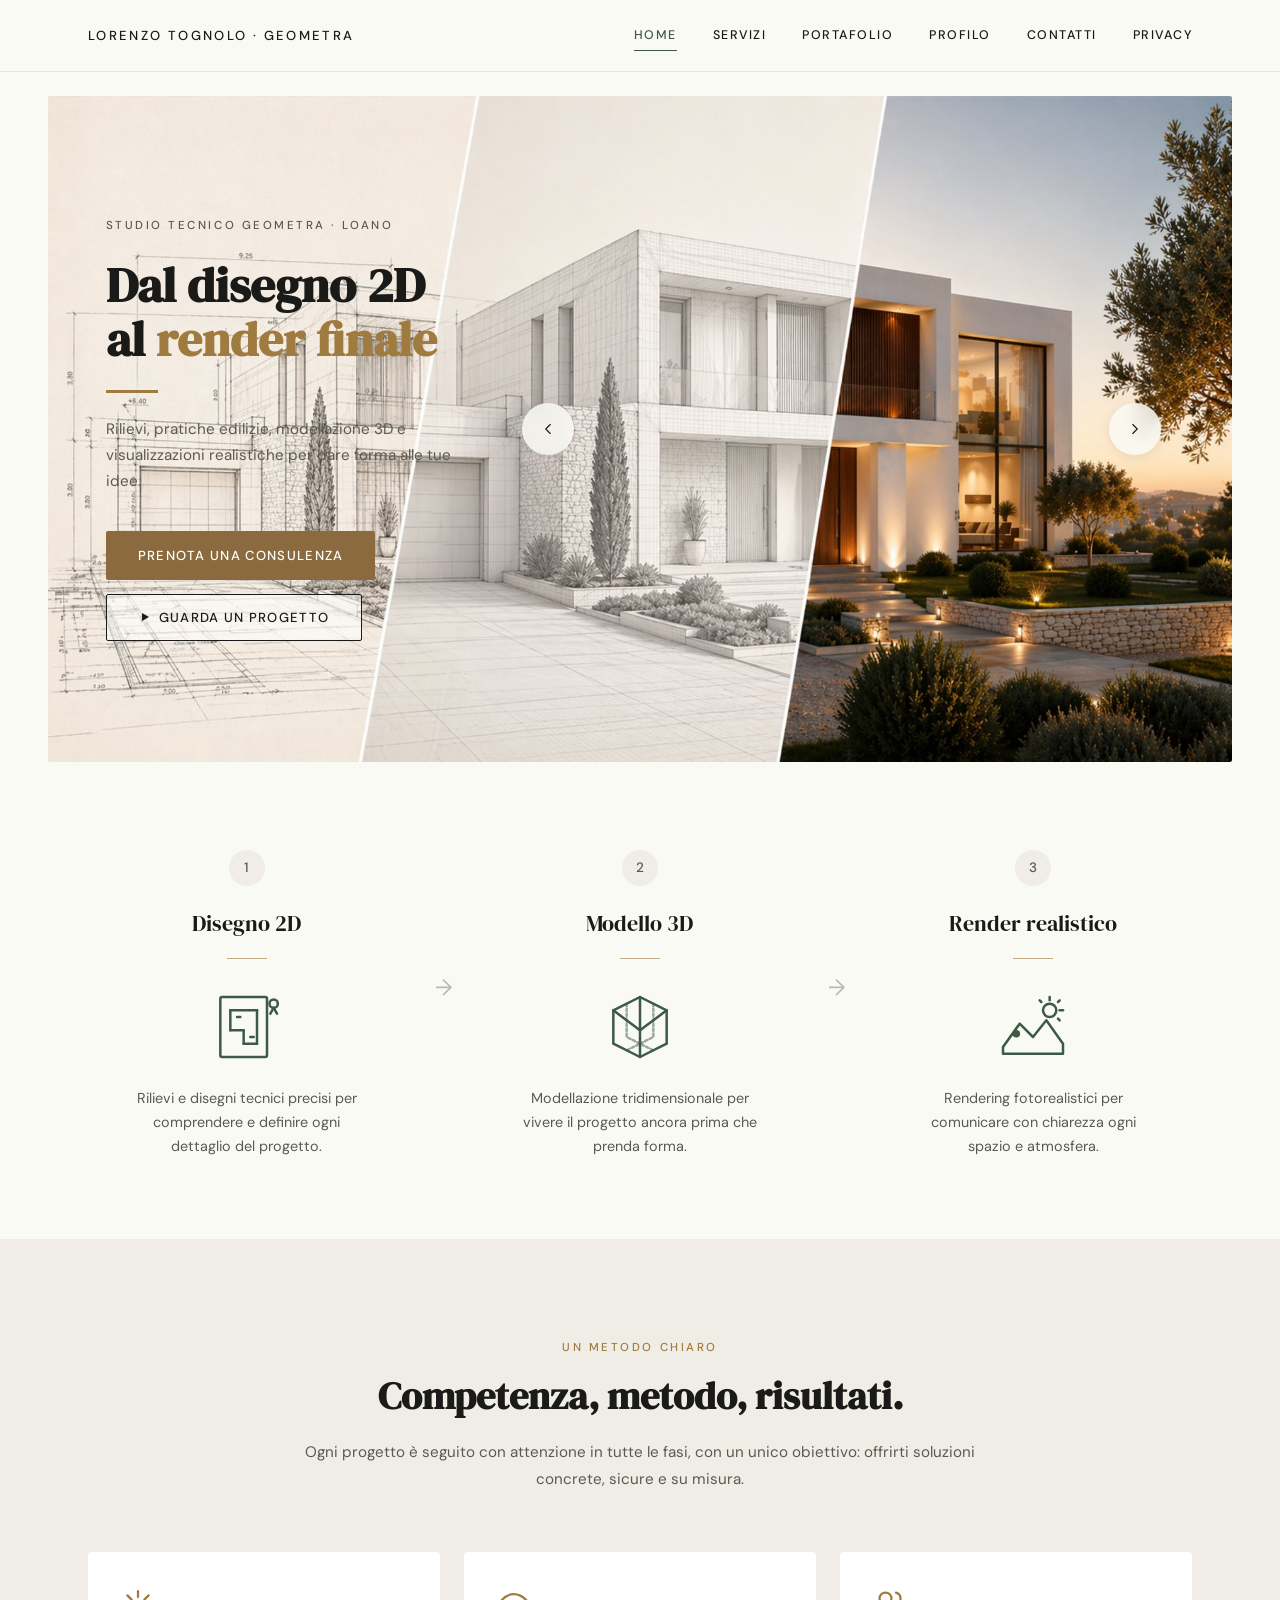
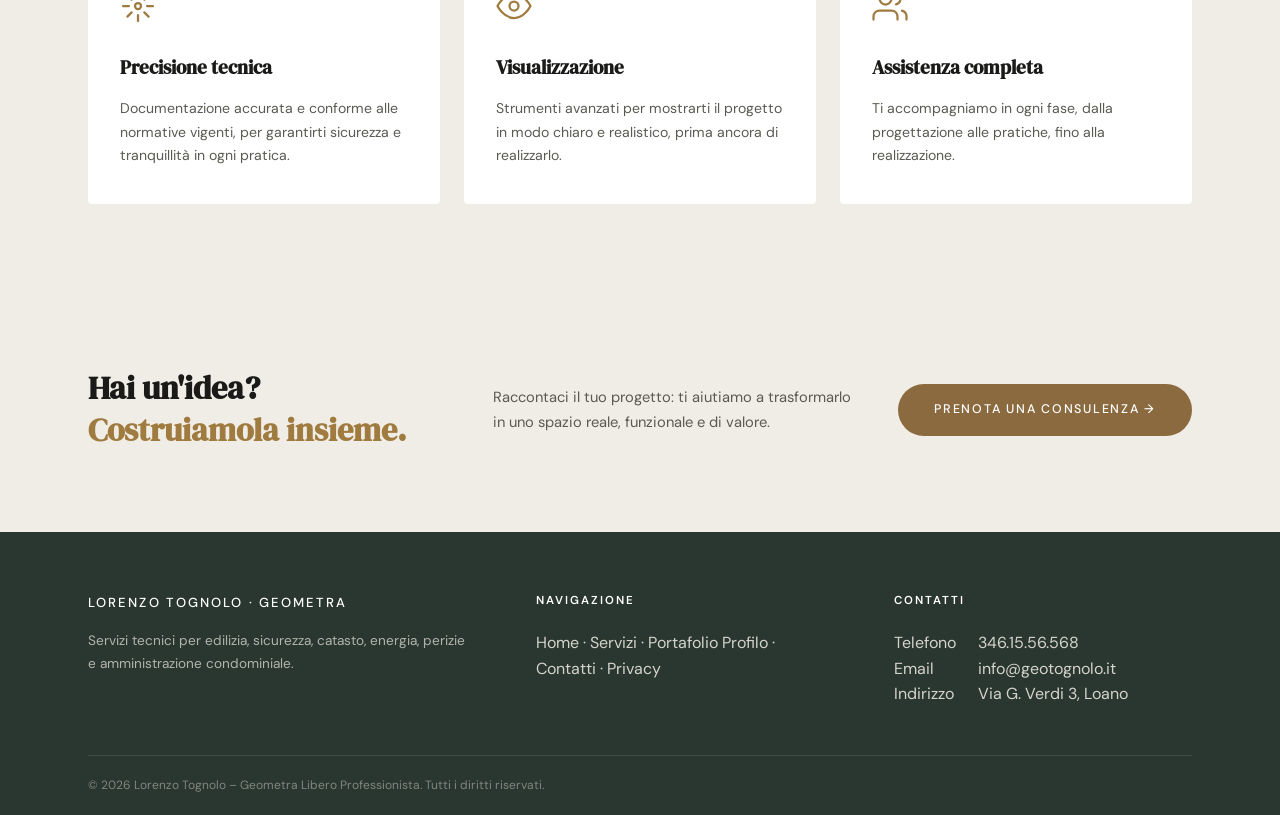
==== index.html @ 587c6430 "Add files via upload" ====
<!DOCTYPE html>
<html lang="it">
<head>
<meta charset="UTF-8">
<meta name="viewport" content="width=device-width, initial-scale=1.0">
<title>Lorenzo Tognolo – Geometra Libero Professionista</title>
<meta name="description" content="Studio tecnico di geometra a Loano. Dal disegno 2D al render finale: rilievi, pratiche edilizie, modellazione 3D e visualizzazioni realistiche.">
<link rel="canonical" href="https://www.geotognolo.it/">
<script type="application/ld+json">
{
  "@context":"https://schema.org",
  "@graph":[
    {"@type":"ProfessionalService","@id":"https://www.geotognolo.it/#business","name":"Studio tecnico geometra Tognolo","url":"https://www.geotognolo.it/","telephone":"+39 346 155 6568","email":"info@geotognolo.it","image":"https://www.geotognolo.it/images/portada.png","address":{"@type":"PostalAddress","streetAddress":"Via Giuseppe Verdi 3","postalCode":"17025","addressLocality":"Loano","addressRegion":"SV","addressCountry":"IT"},"sameAs":["https://www.facebook.com/Studiotognolo"],"employee":{"@id":"https://www.geotognolo.it/profilo.html#lorenzo-tognolo"},"hasOfferCatalog":{"@type":"OfferCatalog","name":"Servizi tecnici","itemListElement":[{"@type":"Offer","itemOffered":{"@type":"Service","name":"Pratiche edilizie e progettazione"}},{"@type":"Offer","itemOffered":{"@type":"Service","name":"Direzione lavori e contabilità di cantiere"}},{"@type":"Offer","itemOffered":{"@type":"Service","name":"Coordinamento sicurezza CSP/CSE"}},{"@type":"Offer","itemOffered":{"@type":"Service","name":"Pratiche catastali e DOCFA"}},{"@type":"Offer","itemOffered":{"@type":"Service","name":"Certificazione energetica APE"}},{"@type":"Offer","itemOffered":{"@type":"Service","name":"Perizie e stime immobiliari"}},{"@type":"Offer","itemOffered":{"@type":"Service","name":"Amministrazione condominiale"}}]}},
    {"@type":"Person","@id":"https://www.geotognolo.it/profilo.html#lorenzo-tognolo","name":"Lorenzo Tognolo","jobTitle":"Geometra libero professionista","url":"https://www.geotognolo.it/profilo.html","worksFor":{"@id":"https://www.geotognolo.it/#business"},"hasCredential":[{"@type":"EducationalOccupationalCredential","credentialCategory":"Iscrizione all'Albo dei Geometri","identifier":"1573","recognizedBy":{"@type":"Organization","name":"Collegio dei Geometri e Geometri Laureati della Provincia di Savona"}},{"@type":"EducationalOccupationalCredential","credentialCategory":"Certificatore energetico Regione Liguria","identifier":"5391","recognizedBy":{"@type":"Organization","name":"Regione Liguria"}}]},
    {"@type":"WebSite","@id":"https://www.geotognolo.it/#website","url":"https://www.geotognolo.it/","name":"Studio tecnico geometra Tognolo","publisher":{"@id":"https://www.geotognolo.it/#business"},"inLanguage":"it-IT"},
    {"@type":"WebPage","@id":"https://www.geotognolo.it/#webpage","url":"https://www.geotognolo.it/","name":"Studio tecnico geometra Tognolo | Loano","isPartOf":{"@id":"https://www.geotognolo.it/#website"},"about":{"@id":"https://www.geotognolo.it/#business"},"inLanguage":"it-IT"}
  ]
}
</script>
<link rel="preconnect" href="https://fonts.googleapis.com">
<link rel="preconnect" href="https://fonts.gstatic.com" crossorigin>
<link href="https://fonts.googleapis.com/css2?family=DM+Serif+Display:ital@0;1&family=DM+Sans:ital,opsz,wght@0,9..40,300..700;1,9..40,300..700&display=swap" rel="stylesheet">
<link rel="stylesheet" href="style.css">
<style>
/* ══════════════════════════════════════════
   HERO full-width tipo mockup
   ══════════════════════════════════════════ */
.hero {
  padding-top: calc(var(--header-height) + 24px);
  padding-bottom: 40px;
}
.hero-banner {
  position: relative;
  width: 100%;
  max-width: 1320px;
  margin: 0 auto;
  padding: 0 clamp(20px, 4vw, 48px);
}
.hero-image-wrap {
  position: relative;
  width: 100%;
  aspect-ratio: 16 / 9;
  overflow: hidden;
  border-radius: 2px;
  cursor: pointer;
}
.hero-image {
  width: 100%;
  height: 100%;
  object-fit: cover;
  display: block;
}

/* Texto superpuesto sobre la imagen */
.hero-overlay {
  position: absolute;
  top: 0;
  left: 0;
  bottom: 0;
  width: 52%;
  padding: clamp(32px, 5vw, 72px) clamp(28px, 4.5vw, 64px);
  display: flex;
  flex-direction: column;
  justify-content: center;
  pointer-events: none;
  z-index: 3;
}
.hero-label {
  font-size: 0.72rem;
  letter-spacing: 0.22em;
  text-transform: uppercase;
  color: var(--color-text-secondary);
  margin-bottom: 24px;
  font-weight: 500;
  opacity: 0;
  animation: fadeUp 0.7s 0.2s forwards;
}
.hero-title {
  font-family: var(--font-display);
  font-size: clamp(2rem, 3.8vw, 3.4rem);
  line-height: 1.1;
  color: var(--color-text);
  margin-bottom: 24px;
  opacity: 0;
  animation: fadeUp 0.7s 0.35s forwards;
}
.hero-title em {
  font-style: normal;
  color: #A07B3F;
}
.hero-rule {
  width: 52px;
  height: 3px;
  background: #A07B3F;
  margin-bottom: 24px;
  opacity: 0;
  animation: fadeUp 0.7s 0.4s forwards;
}
.hero-subtitle {
  font-size: 0.95rem;
  color: var(--color-text-secondary);
  line-height: 1.7;
  max-width: 360px;
  margin-bottom: 36px;
  opacity: 0;
  animation: fadeUp 0.7s 0.5s forwards;
}
.hero-ctas {
  display: flex;
  flex-direction: column;
  gap: 14px;
  align-items: flex-start;
  pointer-events: auto;
  opacity: 0;
  animation: fadeUp 0.7s 0.65s forwards;
}
.hero-ctas .btn-primary {
  background: #8A6A3E;
  color: var(--color-white);
}
.hero-ctas .btn-primary:hover {
  background: #A07B3F;
}
.hero-ctas .btn-secondary {
  background: rgba(255, 255, 255, 0.55);
  backdrop-filter: blur(6px);
  -webkit-backdrop-filter: blur(6px);
  border-color: var(--color-text);
}

/* Flechas decorativas */
.hero-arrow {
  position: absolute;
  top: 50%;
  transform: translateY(-50%);
  width: 52px;
  height: 52px;
  border-radius: 50%;
  background: rgba(250, 250, 245, 0.85);
  backdrop-filter: blur(6px);
  -webkit-backdrop-filter: blur(6px);
  display: flex;
  align-items: center;
  justify-content: center;
  pointer-events: none;
  z-index: 2;
  box-shadow: 0 2px 12px rgba(0,0,0,0.08);
}
.hero-arrow svg {
  width: 18px; height: 18px;
  stroke: var(--color-text);
  fill: none; stroke-width: 1.5;
}
.hero-arrow-left { left: 40%; }
.hero-arrow-right { right: 6%; }
@media (max-width: 960px) {
  .hero-arrow-left { left: 4%; }
}

/* ══════════════════════════════════════════
   STEPS: 2D → 3D → RENDER
   ══════════════════════════════════════════ */
.steps-section {
  padding: 48px 0 80px;
  background: var(--color-bg);
}
.steps-grid {
  display: grid;
  grid-template-columns: 1fr 48px 1fr 48px 1fr;
  gap: 16px;
  align-items: start;
  max-width: 1100px;
  margin: 0 auto;
}
.step-item {
  text-align: center;
  display: flex;
  flex-direction: column;
  align-items: center;
}
.step-number {
  width: 36px; height: 36px;
  border-radius: 50%;
  background: var(--color-bg-warm);
  display: flex; align-items: center; justify-content: center;
  font-size: 0.85rem; font-weight: 500;
  color: var(--color-text-secondary);
  margin-bottom: 20px;
}
.step-title {
  font-family: var(--font-display);
  font-size: 1.4rem;
  color: var(--color-text);
  margin-bottom: 16px;
  font-weight: 400;
}
.step-rule {
  width: 40px; height: 1.5px;
  background: #A07B3F;
  opacity: 0.6;
  margin-bottom: 28px;
}
.step-icon {
  width: 80px; height: 80px;
  margin-bottom: 20px;
}
.step-desc {
  font-size: 0.9rem;
  color: var(--color-text-secondary);
  line-height: 1.65;
  max-width: 240px;
}
.step-arrow {
  padding-top: 120px;
  color: var(--color-text-secondary);
  opacity: 0.4;
  font-size: 1.4rem;
  text-align: center;
}

/* ══════════════════════════════════════════
   METODO
   ══════════════════════════════════════════ */
.metodo-section {
  padding: 100px 0;
  background: var(--color-bg-warm);
}
.metodo-intro {
  text-align: center;
  max-width: 720px;
  margin: 0 auto 60px;
}
.metodo-eyebrow {
  font-size: 0.72rem; letter-spacing: 0.22em; text-transform: uppercase;
  color: #A07B3F; margin-bottom: 16px; font-weight: 500;
}
.metodo-title {
  font-family: var(--font-display);
  font-size: clamp(1.8rem, 3vw, 2.4rem);
  line-height: 1.2; margin-bottom: 20px;
}
.metodo-desc {
  font-size: 0.95rem; color: var(--color-text-secondary); line-height: 1.75;
}
.metodo-grid {
  display: grid; grid-template-columns: repeat(3, 1fr); gap: 24px;
}
.metodo-card {
  background: var(--color-white);
  border-radius: 4px;
  padding: 36px 32px;
  transition: transform 0.3s, box-shadow 0.3s;
}
.metodo-card:hover {
  transform: translateY(-3px);
  box-shadow: 0 12px 40px rgba(0,0,0,0.06);
}
.metodo-card-icon {
  width: 36px; height: 36px;
  color: #A07B3F;
  margin-bottom: 20px;
}
.metodo-card h3 {
  font-family: var(--font-display);
  font-size: 1.2rem; margin-bottom: 14px;
}
.metodo-card p {
  font-size: 0.88rem; color: var(--color-text-secondary); line-height: 1.7;
}

/* ══════════════════════════════════════════
   CTA FINAL
   ══════════════════════════════════════════ */
.cta-band-home {
  background: var(--color-bg-warm);
  padding: 64px 0 80px;
}
.cta-band-home-inner {
  display: grid;
  grid-template-columns: 1fr 1fr auto;
  gap: 40px;
  align-items: center;
}
.cta-band-home-title {
  font-family: var(--font-display);
  font-size: clamp(1.6rem, 2.6vw, 2rem);
  line-height: 1.3;
}
.cta-band-home-title em {
  color: #A07B3F; font-style: normal;
}
.cta-band-home-desc {
  font-size: 0.92rem; color: var(--color-text-secondary); line-height: 1.7;
}
.cta-band-home .btn-cta {
  background: #8A6A3E;
}
.cta-band-home .btn-cta:hover {
  background: #A07B3F;
}

/* Responsive */
@media (max-width: 1020px) {
  .hero-overlay {
    width: 100%;
    background: linear-gradient(180deg, rgba(250,250,245,0.95) 0%, rgba(250,250,245,0.75) 60%, rgba(250,250,245,0.3) 100%);
  }
  .hero-arrow { display: none; }
  .steps-grid { grid-template-columns: 1fr; gap: 40px; }
  .step-arrow { display: none; }
  .metodo-grid { grid-template-columns: 1fr; gap: 16px; }
  .cta-band-home-inner { grid-template-columns: 1fr; text-align: center; gap: 24px; }
  .cta-band-home-inner .btn-cta { justify-self: center; }
}
   
@media (max-width: 600px) {
  .hero {
    padding-top: calc(var(--header-height) + 12px);
    padding-bottom: 0px;
  }

  .hero-banner {
    padding: 0 18px;
  }

  .hero-image-wrap {
    aspect-ratio: auto;
    min-height: 500px;
  }

  .hero-image {
    transform: scale(1.08);
    object-position: center center;
  }

  .hero-overlay {
    width: 100%;
    padding: 34px 26px 24px;
    justify-content: flex-start;
    background: linear-gradient(
      180deg,
      rgba(250,250,245,0.78) 0%,
      rgba(250,250,245,0.58) 50%,
      rgba(250,250,245,0.20) 100%
    );
  }

  .hero-label {
    font-size: 0.6rem;
    margin-bottom: 16px;
  }

  .hero-title {
    font-size: clamp(1.8rem, 8.4vw, 2.45rem);
    line-height: 1.04;
    margin-bottom: 16px;
  }

  .hero-rule {
    margin-bottom: 18px;
  }

  .hero-subtitle {
    font-size: 0.92rem;
    line-height: 1.5;
    max-width: 100%;
    margin-bottom: 22px;
  }

  .hero-ctas {
    width: 100%;
    gap: 12px;
  }

  .hero-ctas .btn-primary,
  .hero-ctas .btn-secondary {
    width: 100%;
    justify-content: center;
    text-align: center;
    padding-left: 18px;
    padding-right: 18px;
  }

  .steps-section {
    padding-top: 0px;
    margin-top: -20px;
  }
}
   
/* ══════════════════════════════════════════
   Video modal
   ══════════════════════════════════════════ */
.video-modal {
  display: none;
  position: fixed; inset: 0;
  background: rgba(26, 26, 24, 0.9);
  z-index: 1000;
  align-items: center; justify-content: center;
  padding: 24px;
}
.video-modal.open { display: flex; }
.video-modal-inner {
  width: 100%; max-width: 1100px;
  aspect-ratio: 16 / 9;
  background: #000;
  border-radius: 4px; overflow: hidden;
  position: relative;
}
.video-modal-inner video { width: 100%; height: 100%; object-fit: contain; }
.video-modal-inner iframe { width: 100%; height: 100%; border: none; }
.video-modal-close {
  position: absolute; top: -44px; right: 0;
  background: none; border: none;
  color: var(--color-white);
  font-size: 1.6rem; cursor: pointer;
}
</style>
</head>
<body>

<header class="site-header" id="header"><div class="header-inner">
  <a href="index.html" class="site-logo">Lorenzo Tognolo · Geometra</a>
  <nav class="nav-desktop">
    <a href="index.html" class="active">Home</a>
    <a href="servizi.html">Servizi</a>
    <a href="portafolio.html">Portafolio</a>
    <a href="profilo.html">Profilo</a>
    <a href="contatti.html">Contatti</a>
    <a href="privacy.html">Privacy</a>
  </nav>
  <button class="nav-toggle" id="navToggle" aria-label="Menu"><span></span><span></span><span></span></button>
</div></header>
<nav class="nav-mobile" id="navMobile">
  <a href="index.html">Home</a><a href="servizi.html">Servizi</a><a href="portafolio.html">Portafolio</a>
  <a href="profilo.html">Profilo</a><a href="contatti.html">Contatti</a><a href="privacy.html">Privacy</a>
</nav>

<main id="main-content">

<!-- ══════════════════════════════════════════
     HERO full-width con imagen portada
     ══════════════════════════════════════════ -->
<section class="hero">
  <div class="hero-banner">
    <div class="hero-image-wrap" id="heroImageWrap">
      
      <img src="images/portada.png" alt="Dal disegno 2D al render finale — Studio Geotognolo" class="hero-image">
      
      <div class="hero-overlay">
        <p class="hero-label">Studio Tecnico Geometra · Loano</p>
        <h1 class="hero-title">Dal disegno 2D<br>al <em>render finale</em></h1>
        <div class="hero-rule"></div>
        <p class="hero-subtitle">Rilievi, pratiche edilizie, modellazione 3D e visualizzazioni realistiche per dare forma alle tue idee.</p>
        <div class="hero-ctas">
          <a href="contatti.html" class="btn-primary">Prenota una consulenza</a>
          <button class="btn-secondary" id="heroPlayBtn" type="button">
            <svg width="12" height="12" viewBox="0 0 24 24" fill="currentColor"><polygon points="6 4 20 12 6 20"/></svg>
            Guarda un progetto
          </button>
        </div>
      </div>
      
      <div class="hero-arrow hero-arrow-left" aria-hidden="true">
        <svg viewBox="0 0 24 24" stroke-linecap="round" stroke-linejoin="round"><polyline points="15 18 9 12 15 6"/></svg>
      </div>
      <div class="hero-arrow hero-arrow-right" aria-hidden="true">
        <svg viewBox="0 0 24 24" stroke-linecap="round" stroke-linejoin="round"><polyline points="9 18 15 12 9 6"/></svg>
      </div>
      
    </div>
  </div>
</section>

<!-- ══════════════════════════════════════════
     STEPS: 2D → 3D → RENDER
     ══════════════════════════════════════════ -->
<section class="steps-section reveal">
  <div class="container">
    <div class="steps-grid">

      <div class="step-item">
        <div class="step-number">1</div>
        <h3 class="step-title">Disegno 2D</h3>
        <div class="step-rule"></div>
        <svg class="step-icon" viewBox="0 0 48 48" fill="none" stroke="#3D5A44" stroke-width="1.5" stroke-linecap="round" stroke-linejoin="round">
          <rect x="8" y="6" width="28" height="36" rx="1"/>
          <line x1="14" y1="14" x2="30" y2="14"/>
          <line x1="14" y1="14" x2="14" y2="26"/>
          <line x1="14" y1="26" x2="22" y2="26"/>
          <line x1="22" y1="26" x2="22" y2="34"/>
          <line x1="22" y1="34" x2="30" y2="34"/>
          <line x1="30" y1="14" x2="30" y2="34"/>
          <line x1="18" y1="18" x2="20" y2="18"/>
          <line x1="26" y1="30" x2="28" y2="30"/>
          <circle cx="40" cy="10" r="2.5"/>
          <line x1="40" y1="12.5" x2="38" y2="16"/>
          <line x1="40" y1="12.5" x2="42" y2="16"/>
        </svg>
        <p class="step-desc">Rilievi e disegni tecnici precisi per comprendere e definire ogni dettaglio del progetto.</p>
      </div>

      <span class="step-arrow">→</span>

      <div class="step-item">
        <div class="step-number">2</div>
        <h3 class="step-title">Modello 3D</h3>
        <div class="step-rule"></div>
        <svg class="step-icon" viewBox="0 0 48 48" fill="none" stroke="#3D5A44" stroke-width="1.5" stroke-linecap="round" stroke-linejoin="round">
          <path d="M24 6 L40 14 L40 34 L24 42 L8 34 L8 14 Z"/>
          <path d="M24 6 L24 26"/>
          <path d="M8 14 L24 26"/>
          <path d="M40 14 L24 26"/>
          <path d="M24 26 L24 42"/>
          <path d="M16 10 L16 30 L32 38" stroke-dasharray="1.5 1.5" opacity="0.5"/>
          <path d="M32 10 L32 30 L16 38" stroke-dasharray="1.5 1.5" opacity="0.5"/>
        </svg>
        <p class="step-desc">Modellazione tridimensionale per vivere il progetto ancora prima che prenda forma.</p>
      </div>

      <span class="step-arrow">→</span>

      <div class="step-item">
        <div class="step-number">3</div>
        <h3 class="step-title">Render realistico</h3>
        <div class="step-rule"></div>
        <svg class="step-icon" viewBox="0 0 48 48" fill="none" stroke="#3D5A44" stroke-width="1.5" stroke-linecap="round" stroke-linejoin="round">
          <circle cx="34" cy="14" r="4"/>
          <line x1="34" y1="6" x2="34" y2="8"/>
          <line x1="40" y1="8" x2="39" y2="9"/>
          <line x1="42" y1="14" x2="40" y2="14"/>
          <line x1="40" y1="20" x2="39" y2="19"/>
          <line x1="28" y1="8" x2="29" y2="9"/>
          <path d="M6 36 L16 22 L24 30 L32 20 L42 34 L42 40 L6 40 Z"/>
          <circle cx="14" cy="28" r="1.5" fill="#3D5A44"/>
        </svg>
        <p class="step-desc">Rendering fotorealistici per comunicare con chiarezza ogni spazio e atmosfera.</p>
      </div>

    </div>
  </div>
</section>

<!-- ══════════════════════════════════════════
     METODO
     ══════════════════════════════════════════ -->
<section class="metodo-section reveal">
  <div class="container">
    <div class="metodo-intro">
      <p class="metodo-eyebrow">Un metodo chiaro</p>
      <h2 class="metodo-title">Competenza, metodo, risultati.</h2>
      <p class="metodo-desc">Ogni progetto è seguito con attenzione in tutte le fasi, con un unico obiettivo: offrirti soluzioni concrete, sicure e su misura.</p>
    </div>

    <div class="metodo-grid">
      <div class="metodo-card">
        <svg class="metodo-card-icon" viewBox="0 0 24 24" fill="none" stroke="currentColor" stroke-width="1.5" stroke-linecap="round" stroke-linejoin="round">
          <circle cx="12" cy="12" r="2"/>
          <path d="M12 2v4M12 18v4M2 12h4M18 12h4M4.93 4.93l2.83 2.83M16.24 16.24l2.83 2.83M4.93 19.07l2.83-2.83M16.24 7.76l2.83-2.83"/>
        </svg>
        <h3>Precisione tecnica</h3>
        <p>Documentazione accurata e conforme alle normative vigenti, per garantirti sicurezza e tranquillità in ogni pratica.</p>
      </div>

      <div class="metodo-card">
        <svg class="metodo-card-icon" viewBox="0 0 24 24" fill="none" stroke="currentColor" stroke-width="1.5" stroke-linecap="round" stroke-linejoin="round">
          <path d="M1 12s4-8 11-8 11 8 11 8-4 8-11 8-11-8-11-8z"/>
          <circle cx="12" cy="12" r="3"/>
        </svg>
        <h3>Visualizzazione</h3>
        <p>Strumenti avanzati per mostrarti il progetto in modo chiaro e realistico, prima ancora di realizzarlo.</p>
      </div>

      <div class="metodo-card">
        <svg class="metodo-card-icon" viewBox="0 0 24 24" fill="none" stroke="currentColor" stroke-width="1.5" stroke-linecap="round" stroke-linejoin="round">
          <path d="M17 21v-2a4 4 0 0 0-4-4H5a4 4 0 0 0-4 4v2"/>
          <circle cx="9" cy="7" r="4"/>
          <path d="M23 21v-2a4 4 0 0 0-3-3.87"/>
          <path d="M16 3.13a4 4 0 0 1 0 7.75"/>
        </svg>
        <h3>Assistenza completa</h3>
        <p>Ti accompagniamo in ogni fase, dalla progettazione alle pratiche, fino alla realizzazione.</p>
      </div>
    </div>
  </div>
</section>

<!-- ══════════════════════════════════════════
     CTA FINAL
     ══════════════════════════════════════════ -->
<section class="cta-band-home reveal">
  <div class="container">
    <div class="cta-band-home-inner">
      <div>
        <h2 class="cta-band-home-title">Hai un'idea?<br><em>Costruiamola insieme.</em></h2>
      </div>
      <p class="cta-band-home-desc">Raccontaci il tuo progetto: ti aiutiamo a trasformarlo in uno spazio reale, funzionale e di valore.</p>
      <a href="contatti.html" class="btn-cta">Prenota una consulenza →</a>
    </div>
  </div>
</section>

<!-- ══════════════════════════════════════════
     VIDEO MODAL
     ══════════════════════════════════════════ -->
<div class="video-modal" id="videoModal">
  <div class="video-modal-inner">
    <button class="video-modal-close" id="videoModalClose" aria-label="Chiudi">×</button>
   <video id="modalVideo" 
           muted 
           loop 
           playsinline 
           preload="metadata"
           style="width:100%;height:100%;object-fit:cover;display:block;">
      <source src="videos/hero_geotognolo.webm" type="video/webm">
      <source src="videos/hero_geotognolo.mp4" type="video/mp4">
    </video>
    
    <button class="video-modal-mute" id="modalMuteBtn" aria-label="Attiva audio"
            style="position:absolute;bottom:20px;right:20px;width:44px;height:44px;
                   border-radius:50%;background:rgba(0,0,0,0.5);
                   backdrop-filter:blur(8px);-webkit-backdrop-filter:blur(8px);
                   border:1px solid rgba(255,255,255,0.2);cursor:pointer;
                   display:flex;align-items:center;justify-content:center;z-index:5;
                   transition:background 0.25s ease,transform 0.2s ease;">
      <svg id="modalMuteIcon" viewBox="0 0 24 24" width="20" height="20">
        <path d="M16.5 12c0-1.77-1.02-3.29-2.5-4.03v2.21l2.45 2.45c.03-.2.05-.41.05-.63zm2.5 0c0 .94-.2 1.82-.54 2.64l1.51 1.51C20.63 14.91 21 13.5 21 12c0-4.28-2.99-7.86-7-8.77v2.06c2.89.86 5 3.54 5 6.71zM4.27 3L3 4.27 7.73 9H3v6h4l5 5v-6.73l4.25 4.25c-.67.52-1.42.93-2.25 1.18v2.06c1.38-.31 2.63-.95 3.69-1.81L19.73 21 21 19.73l-9-9L4.27 3zM12 4L9.91 6.09 12 8.18V4z" 
              fill="white"/>
      </svg>
    </button>
  </div>
</div>

</main>

<footer class="site-footer"><div class="container">
  <div class="footer-grid">
    <div class="footer-col-brand">
      <p class="footer-brand">Lorenzo Tognolo · Geometra</p>
      <p class="footer-desc">Servizi tecnici per edilizia, sicurezza, catasto, energia, perizie e amministrazione condominiale.</p>
    </div>
    <div class="footer-col-nav">
      <div class="footer-nav-block">
      <p class="footer-heading">Navigazione</p>
      <nav class="footer-nav-inline">
        <span class="footer-nav-row">
          <a href="index.html">Home</a>
          <span class="footer-sep">·</span>
          <a href="servizi.html">Servizi</a>
          <span class="footer-sep">·</span>
          <a href="portafolio.html">Portafolio</a>
        </span>
        <span class="footer-nav-row">
          <a href="profilo.html">Profilo</a>
          <span class="footer-sep">·</span>
          <a href="contatti.html">Contatti</a>
          <span class="footer-sep">·</span>
          <a href="privacy.html">Privacy</a>
        </span>
      </nav>
      </div>
    </div>
    <div class="footer-col-contacts">
      <p class="footer-heading">Contatti</p>
      <div class="footer-contacts-top-row">
        <p class="footer-contact-inline">
          <span class="footer-contact-label">Telefono</span>
          <span class="footer-contact-value">346.15.56.568</span>
        </p>
        <p class="footer-contact-inline">
          <span class="footer-contact-label">Email</span>
          <span class="footer-contact-value">info@geotognolo.it</span>
        </p>
      </div>
      <p class="footer-contact-inline footer-contact-address">
        <span class="footer-contact-label">Indirizzo</span>
        <span class="footer-contact-value">Via G. Verdi 3, Loano</span>
      </p>
    </div>
  </div>
  <div class="footer-bottom">
    <p>&copy; 2026 Lorenzo Tognolo – Geometra Libero Professionista. Tutti i diritti riservati.</p>
  </div>
</div></footer>

<script src="script.js"></script>
<script>
(function(){
  const modal = document.getElementById('videoModal');
  const playBtn = document.getElementById('heroPlayBtn');
  const imageWrap = document.getElementById('heroImageWrap');
  const closeBtn = document.getElementById('videoModalClose');

  const video = document.getElementById('modalVideo');
  const muteBtn = document.getElementById('modalMuteBtn');
  const muteIcon = document.getElementById('modalMuteIcon');
  const iconMuted = '<path d="M16.5 12c0-1.77-1.02-3.29-2.5-4.03v2.21l2.45 2.45c.03-.2.05-.41.05-.63zm2.5 0c0 .94-.2 1.82-.54 2.64l1.51 1.51C20.63 14.91 21 13.5 21 12c0-4.28-2.99-7.86-7-8.77v2.06c2.89.86 5 3.54 5 6.71zM4.27 3L3 4.27 7.73 9H3v6h4l5 5v-6.73l4.25 4.25c-.67.52-1.42.93-2.25 1.18v2.06c1.38-.31 2.63-.95 3.69-1.81L19.73 21 21 19.73l-9-9L4.27 3zM12 4L9.91 6.09 12 8.18V4z" fill="white"/>';
  const iconUnmuted = '<path d="M3 9v6h4l5 5V4L7 9H3zm13.5 3c0-1.77-1.02-3.29-2.5-4.03v8.05c1.48-.73 2.5-2.25 2.5-4.02zM14 3.23v2.06c2.89.86 5 3.54 5 6.71s-2.11 5.85-5 6.71v2.06c4.01-.91 7-4.49 7-8.77s-2.99-7.86-7-8.77z" fill="white"/>';
  
  function playVideo() {
    if (!video) return;
    video.muted = true;
    video.currentTime = 0;
    if (muteIcon) muteIcon.innerHTML = iconMuted;
    video.play().catch(() => {});
  }
  function stopVideo() {
    if (video) video.pause();
  }
  
  // Click en "Guarda un progetto" → abre modal
if (playBtn) {
    playBtn.addEventListener('click', (e) => {
      e.stopPropagation();
      modal.classList.add('open');
      playVideo();
    });
  }
  
  // Click en la imagen del hero → también abre modal
 if (imageWrap) {
    imageWrap.addEventListener('click', (e) => {
      if (e.target.closest('.btn-primary')) return;
      modal.classList.add('open');
      playVideo();
    });
  }
  
  if (closeBtn) closeBtn.addEventListener('click', () => {
    modal.classList.remove('open');
    stopVideo();
  });
  modal.addEventListener('click', (e) => {
    if (e.target === modal) {
      modal.classList.remove('open');
      stopVideo();
    }
  });
  document.addEventListener('keydown', (e) => {
    if (e.key === 'Escape') {
      modal.classList.remove('open');
      stopVideo();
    }
  });
  
  // Toggle mute
  if (muteBtn) {
    muteBtn.addEventListener('click', (e) => {
      e.stopPropagation();
      video.muted = !video.muted;
      muteIcon.innerHTML = video.muted ? iconMuted : iconUnmuted;
      muteBtn.setAttribute('aria-label', video.muted ? 'Attiva audio' : 'Disattiva audio');
    });
  }
})();
</script>
</body>
</html>
---- style.css ----
/* ══════════════════════════════════════════
   STUDIO GEOTOGNOLO — style.css
   Shared styles for all pages
   ══════════════════════════════════════════ */

/* ── Reset & Variables ── */
*, *::before, *::after { margin: 0; padding: 0; box-sizing: border-box; }

:root {
  --color-bg: #FAFAF5;
  --color-bg-warm: #F0EDE6;
  --color-text: #1A1A18;
  --color-text-secondary: #5A5A52;
  --color-accent: #3D5A44;
  --color-accent-light: #4A6B52;
  --color-border: #C8C4B8;
  --color-card-border: #8FA38A;
  --color-footer-bg: #2A3730;
  --color-footer-text: #D4D4CC;
  --color-white: #FFFFFF;
  --font-display: 'DM Serif Display', Georgia, serif;
  --font-body: 'DM Sans', system-ui, sans-serif;
  --max-width: 1200px;
  --header-height: 72px;
}

html { scroll-behavior: smooth; font-size: 16px; }

body {
  font-family: var(--font-body);
  background: var(--color-bg);
  color: var(--color-text);
  line-height: 1.6;
  -webkit-font-smoothing: antialiased;
  overflow-x: hidden;
}

a { color: inherit; text-decoration: none; }
img { display: block; max-width: 100%; }
button { cursor: pointer; font-family: inherit; }

.container {
  max-width: var(--max-width);
  margin: 0 auto;
  padding: 0 clamp(20px, 4vw, 48px);
}

/* ── Header ── */
.site-header {
  position: fixed;
  top: 0; left: 0; right: 0;
  height: var(--header-height);
  background: rgba(250, 250, 245, 0.92);
  backdrop-filter: blur(12px);
  -webkit-backdrop-filter: blur(12px);
  border-bottom: 1px solid rgba(200, 196, 184, 0.4);
  z-index: 100;
  transition: box-shadow 0.3s ease;
}

.site-header.scrolled {
  box-shadow: 0 1px 20px rgba(0,0,0,0.06);
}

.header-inner {
  max-width: var(--max-width);
  margin: 0 auto;
  padding: 0 clamp(20px, 4vw, 48px);
  height: 100%;
  display: flex;
  align-items: center;
  justify-content: space-between;
}

.site-logo {
  font-family: var(--font-body);
  font-weight: 500;
  font-size: 0.82rem;
  letter-spacing: 0.18em;
  text-transform: uppercase;
  color: var(--color-text);
  white-space: nowrap;
}

.nav-desktop {
  display: flex;
  gap: 36px;
  align-items: center;
}

.nav-desktop a {
  font-size: 0.78rem;
  font-weight: 500;
  letter-spacing: 0.12em;
  text-transform: uppercase;
  color: var(--color-text);
  position: relative;
  padding: 4px 0;
  transition: color 0.25s;
}

.nav-desktop a::after {
  content: '';
  position: absolute;
  bottom: -2px;
  left: 0;
  width: 0;
  height: 1.5px;
  background: var(--color-accent);
  transition: width 0.3s cubic-bezier(0.25, 0.46, 0.45, 0.94);
}

.nav-desktop a:hover::after,
.nav-desktop a.active::after {
  width: 100%;
}

.nav-desktop a.active {
  color: var(--color-accent);
}

/* Mobile nav */
.nav-toggle {
  display: none;
  background: none;
  border: none;
  width: 32px;
  height: 32px;
  position: relative;
  z-index: 110;
}

.nav-toggle span {
  display: block;
  width: 22px;
  height: 2px;
  background: var(--color-text);
  margin: 0 auto;
  transition: all 0.3s;
}

.nav-toggle span:nth-child(1) { transform: translateY(-4px); }
.nav-toggle span:nth-child(3) { transform: translateY(4px); }

.nav-toggle.open span:nth-child(1) { transform: rotate(45deg) translateY(0); }
.nav-toggle.open span:nth-child(2) { opacity: 0; }
.nav-toggle.open span:nth-child(3) { transform: rotate(-45deg) translateY(0); }

.nav-mobile {
  display: none;
  position: fixed;
  top: 0; left: 0; right: 0; bottom: 0;
  background: var(--color-bg);
  z-index: 105;
  flex-direction: column;
  align-items: center;
  justify-content: center;
  gap: 28px;
}

.nav-mobile.open { display: flex; }

.nav-mobile a {
  font-family: var(--font-display);
  font-size: 1.6rem;
  color: var(--color-text);
  transition: color 0.2s;
}

.nav-mobile a:hover { color: var(--color-accent); }

/* ── Page Hero ── */
.page-hero {
  padding-top: calc(var(--header-height) + 80px);
  padding-bottom: 40px;
}

.page-hero-label {
  font-size: 0.72rem;
  letter-spacing: 0.2em;
  text-transform: uppercase;
  color: var(--color-text-secondary);
  margin-bottom: 16px;
  font-weight: 500;
  opacity: 0;
  animation: fadeUp 0.6s 0.15s forwards;
}

.page-hero-title {
  font-family: var(--font-display);
  font-size: clamp(2.2rem, 4.5vw, 3.6rem);
  line-height: 1.12;
  margin-bottom: 16px;
  opacity: 0;
  animation: fadeUp 0.6s 0.3s forwards;
}

.page-hero-title-lg {
  font-size: clamp(2.8rem, 5.5vw, 4.5rem);
  line-height: 1.08;
}

.page-hero-desc {
  font-size: 1rem;
  color: var(--color-text-secondary);
  line-height: 1.7;
  max-width: 640px;
  opacity: 0;
  animation: fadeUp 0.6s 0.45s forwards;
}

.page-hero-subtitle {
  font-family: var(--font-display);
  font-size: clamp(1.1rem, 2vw, 1.5rem);
  font-style: italic;
  color: var(--color-text-secondary);
  line-height: 1.5;
  opacity: 0;
  animation: fadeUp 0.6s 0.35s forwards;
}

/* ── Buttons ── */
.btn-primary, .btn-secondary, .btn-cta, .btn-submit {
  display: inline-flex;
  align-items: center;
  gap: 8px;
  font-family: inherit;
  font-weight: 500;
  text-transform: uppercase;
  border: none;
  transition: background 0.3s, transform 0.2s, border-color 0.3s;
}

.btn-primary {
  padding: 14px 32px;
  background: var(--color-accent);
  color: var(--color-white);
  font-size: 0.82rem;
  letter-spacing: 0.1em;
  border-radius: 2px;
}
.btn-primary:hover { background: var(--color-accent-light); transform: translateY(-1px); }

.btn-secondary {
  padding: 14px 32px;
  background: transparent;
  color: var(--color-text);
  font-size: 0.82rem;
  letter-spacing: 0.1em;
  border: 1.5px solid var(--color-border);
  border-radius: 2px;
}
.btn-secondary:hover { border-color: var(--color-accent); transform: translateY(-1px); }

.btn-cta {
  padding: 16px 36px;
  background: var(--color-accent);
  color: var(--color-white);
  font-size: 0.78rem;
  letter-spacing: 0.14em;
  border-radius: 50px;
  white-space: nowrap;
}
.btn-cta:hover { background: var(--color-accent-light); transform: translateY(-1px); }

.btn-submit {
  padding: 16px 40px;
  background: var(--color-accent);
  color: var(--color-white);
  font-size: 0.82rem;
  letter-spacing: 0.12em;
  border-radius: 2px;
}
.btn-submit:hover { background: var(--color-accent-light); transform: translateY(-1px); }

/* ── CTA Band ── */
.cta-band { background: var(--color-bg-warm); padding: 64px 0; }
.cta-band-inner { display: flex; align-items: center; justify-content: space-between; gap: 40px; flex-wrap: wrap; }
.cta-band-title { font-family: var(--font-display); font-size: clamp(1.6rem, 2.8vw, 2.2rem); line-height: 1.2; max-width: 600px; }
.cta-band-subtitle { font-size: 0.9rem; color: var(--color-text-secondary); margin-top: 8px; }

.profile-label {
  font-size: 0.72rem;
  letter-spacing: 0.2em;
  text-transform: uppercase;
  color: var(--color-text-secondary);
  font-weight: 500;
  margin-bottom: 12px;
}

/* ══════════════════════════════════════════
   PORTFOLIO GRID
   ══════════════════════════════════════════ */

.portfolio-section { padding: 20px 0 100px; }

.portfolio-grid {
  display: grid;
  grid-template-columns: repeat(3, 1fr);
  gap: 20px;
  grid-auto-rows: 280px;
}

.portfolio-item {
  position: relative;
  overflow: hidden;
  border-radius: 4px;
  background: #1A1A18;  /* sfondo scuro per il letterboxing */
  opacity: 0;
  transform: translateY(20px);
  transition: opacity 0.5s ease, transform 0.5s ease;
}

.portfolio-item.visible {
  opacity: 1;
  transform: translateY(0);
}

.portfolio-item.tall {
  grid-row: span 2;
}

/* ── Media wrapper ── */
.portfolio-media {
  width: 100%;
  height: 100%;
  min-height: 0;
  display: flex;
  align-items: center;
  justify-content: center;
}

.portfolio-item.tall .portfolio-media {
  min-height: 0;
}

/* ── Sfondo scuro per le card "contain" (le foto orizzontali avranno bande scure sopra/sotto) ── */
.portfolio-item.fit-contain {
  background: #1A1A18;
}

/* ── Placeholder grafico (per data-count="0") ── */
.portfolio-placeholder {
  width: 100%;
  height: 100%;
  min-height: 280px;
  display: flex;
  align-items: center;
  justify-content: center;
  flex-direction: column;
  gap: 12px;
  font-size: 0.75rem;
  letter-spacing: 0.15em;
  text-transform: uppercase;
  color: rgba(255, 255, 255, 0.6);
  transition: transform 0.6s cubic-bezier(0.25, 0.46, 0.45, 0.94);
}

.portfolio-item.tall .portfolio-placeholder { min-height: 580px; }

.portfolio-item:nth-child(1) .portfolio-placeholder { background: linear-gradient(145deg, #8B9D83, #6B7D63); }
.portfolio-item:nth-child(2) .portfolio-placeholder { background: linear-gradient(145deg, #A09888, #887868); }
.portfolio-item:nth-child(3) .portfolio-placeholder { background: linear-gradient(145deg, #7A8E8A, #5A6E6A); }
.portfolio-item:nth-child(4) .portfolio-placeholder { background: linear-gradient(145deg, #9A8E7A, #7A6E5A); }
.portfolio-item:nth-child(5) .portfolio-placeholder { background: linear-gradient(145deg, #88988B, #68786B); }
.portfolio-item:nth-child(6) .portfolio-placeholder { background: linear-gradient(145deg, #8A8A80, #6A6A60); }
.portfolio-item:nth-child(7) .portfolio-placeholder { background: linear-gradient(145deg, #7E9080, #5E7060); }
.portfolio-item:nth-child(8) .portfolio-placeholder { background: linear-gradient(145deg, #98908A, #78706A); }
.portfolio-item:nth-child(9) .portfolio-placeholder { background: linear-gradient(145deg, #869086, #667066); }

/* ── Immagine singola ── */
.portfolio-img {
  width: 100%;
  height: 100%;
  min-height: 280px;
  object-fit: cover;
  transition: transform 0.6s cubic-bezier(0.25, 0.46, 0.45, 0.94);
}

/* Per card in modalità "contain", l'immagine singola si adatta intera */
.portfolio-item.fit-contain .portfolio-img {
  object-fit: contain;
}

.portfolio-item.tall .portfolio-img {
  min-height: 580px;
}

.portfolio-item:hover .portfolio-img,
.portfolio-item:hover .portfolio-placeholder {
  transform: scale(1.04);
}

/* Disabilito zoom hover quando in modalità contain (rischia di tagliare l'immagine) */
.portfolio-item.fit-contain:hover .portfolio-img,
.portfolio-item.fit-contain:hover .carousel-slide img {
  transform: scale(1.02);
}

/* ── Overlay con info progetto ── */
.portfolio-overlay {
  position: absolute;
  inset: 0;
  background: linear-gradient(180deg, transparent 30%, rgba(26, 26, 24, 0.78) 100%);
  display: flex;
  flex-direction: column;
  justify-content: flex-end;
  padding: 28px;
  opacity: 0;
  transition: opacity 0.4s ease;
  pointer-events: none;
  z-index: 3;
}

.portfolio-item:hover .portfolio-overlay {
  opacity: 1;
}

.portfolio-overlay h3 {
  font-family: var(--font-display);
  font-size: 1.3rem;
  color: var(--color-white);
  margin-bottom: 4px;
}

.portfolio-overlay .portfolio-tag {
  font-size: 0.72rem;
  letter-spacing: 0.12em;
  text-transform: uppercase;
  color: rgba(255, 255, 255, 0.7);
  font-weight: 500;
}

.portfolio-overlay .portfolio-desc {
  font-size: 0.82rem;
  color: rgba(255, 255, 255, 0.8);
  margin-top: 8px;
  line-height: 1.5;
}

/* ══════════════════════════════════════════
   CAROUSEL (carosello immagini progetto)
   ══════════════════════════════════════════ */

.carousel {
  position: relative;
  width: 100%;
  height: 100%;
  min-height: 280px;
  overflow: hidden;
}

.portfolio-item.tall .carousel {
  min-height: 580px;
}

.carousel-track {
  display: flex;
  height: 100%;
  transition: transform 0.5s cubic-bezier(0.25, 0.46, 0.45, 0.94);
}

.carousel-slide {
  flex: 1 0 auto;
  height: 100%;
  position: relative;
  display: flex;
  align-items: center;
  justify-content: center;
  background: #1A1A18;  /* sfondo scuro per il letterboxing delle foto orizzontali */
}

.carousel-slide img {
  width: 100%;
  height: 100%;
  min-height: 280px;
  object-fit: cover;
  display: block;
  transition: transform 0.6s cubic-bezier(0.25, 0.46, 0.45, 0.94);
}

/* ── Mode CONTAIN: foto miste si vedono intere ── */
.portfolio-item.fit-contain .carousel-slide img {
  object-fit: contain;
}

.portfolio-item.tall .carousel-slide img {
  min-height: 580px;
}

.portfolio-item:hover .carousel-slide img {
  transform: scale(1.02);
}

/* ── Frecce navigazione ── */
.carousel-arrow {
  position: absolute;
  top: 50%;
  transform: translateY(-50%);
  width: 34px;
  height: 34px;
  border-radius: 50%;
  background: rgba(255, 255, 255, 0.88);
  color: #1A1A18;
  border: none;
  display: flex;
  align-items: center;
  justify-content: center;
  cursor: pointer;
  z-index: 4;
  opacity: 0;
  transition: opacity 0.3s ease, background 0.2s ease;
  -webkit-backdrop-filter: blur(4px);
  backdrop-filter: blur(4px);
}

.carousel-arrow:hover {
  background: var(--color-white);
}

.portfolio-item:hover .carousel-arrow {
  opacity: 1;
}

.carousel-prev { left: 12px; }
.carousel-next { right: 12px; }

/* ── Contatore foto ── */
.carousel-counter {
  position: absolute;
  top: 14px;
  right: 14px;
  font-size: 0.7rem;
  letter-spacing: 0.1em;
  font-weight: 500;
  color: var(--color-white);
  background: rgba(0, 0, 0, 0.5);
  padding: 4px 10px;
  border-radius: 50px;
  -webkit-backdrop-filter: blur(4px);
  backdrop-filter: blur(4px);
  z-index: 4;
  opacity: 0;
  transition: opacity 0.3s ease;
}

.portfolio-item:hover .carousel-counter {
  opacity: 1;
}

/* ── Puntini navigazione ── */
.carousel-dots {
  position: absolute;
  bottom: 14px;
  left: 0;
  right: 0;
  display: flex;
  justify-content: center;
  gap: 6px;
  z-index: 4;
  opacity: 0;
  transition: opacity 0.3s ease;
}

.portfolio-item:hover .carousel-dots {
  opacity: 1;
}

.carousel-dot {
  width: 6px;
  height: 6px;
  border-radius: 50%;
  background: rgba(255, 255, 255, 0.5);
  border: none;
  padding: 0;
  cursor: pointer;
  transition: all 0.25s ease;
}

.carousel-dot.active {
  background: var(--color-white);
  width: 20px;
  border-radius: 3px;
}

.portfolio-item .carousel * {
  pointer-events: auto;
}

/* ── Mobile: frecce e puntini sempre visibili ── */
@media (max-width: 960px) {
  .carousel-arrow,
  .carousel-counter,
  .carousel-dots {
    opacity: 1;
  }
  .portfolio-overlay {
    opacity: 1;
    background: linear-gradient(180deg, transparent 50%, rgba(26, 26, 24, 0.85) 100%);
  }
}

/* ══════════════════════════════════════════
   FOOTER
   ══════════════════════════════════════════ */

.site-footer {
  background: var(--color-footer-bg);
  color: var(--color-footer-text);
  padding: 60px 0 0;
}

.footer-grid {
  display: grid;
  grid-template-columns: 1.3fr 1fr 1fr;
  gap: 60px;
  padding-bottom: 48px;
}

.footer-brand {
  font-family: var(--font-body);
  font-weight: 500;
  font-size: 0.82rem;
  letter-spacing: 0.16em;
  text-transform: uppercase;
  color: var(--color-white);
  margin-bottom: 16px;
}

.footer-desc {
  font-size: 0.85rem;
  line-height: 1.7;
  color: var(--color-footer-text);
  opacity: 0.8;
}

.footer-heading {
  font-size: 0.72rem;
  font-weight: 600;
  letter-spacing: 0.18em;
  text-transform: uppercase;
  color: var(--color-white);
  margin-bottom: 20px;
}

.footer-links {
  list-style: none;
  display: flex;
  flex-direction: column;
  gap: 10px;
}

.footer-links a {
  font-size: 0.88rem;
  color: var(--color-footer-text);
  opacity: 0.8;
  transition: opacity 0.2s, color 0.2s;
}

.footer-links a:hover {
  opacity: 1;
  color: var(--color-white);
}

.footer-contact-item {
  font-size: 0.88rem;
  margin-bottom: 8px;
  opacity: 0.8;
}

.footer-contact-label {
  display: inline-block;
  width: 80px;
  color: var(--color-footer-text);
}

.footer-bottom {
  border-top: 1px solid rgba(255,255,255,0.1);
  padding: 20px 0;
}

.footer-bottom p {
  font-size: 0.75rem;
  opacity: 0.5;
}

/* ══════════════════════════════════════════
   ANIMATIONS
   ══════════════════════════════════════════ */

@keyframes fadeUp {
  from { opacity: 0; transform: translateY(20px); }
  to { opacity: 1; transform: translateY(0); }
}

@keyframes slideCard {
  from { opacity: 0; transform: translate(10px, 10px); }
  to { opacity: 1; transform: translate(0, 0); }
}

.reveal {
  opacity: 0;
  transform: translateY(24px);
  transition: opacity 0.6s ease, transform 0.6s ease;
}

.reveal.visible {
  opacity: 1;
  transform: translateY(0);
}

/* ══════════════════════════════════════════
   RESPONSIVE
   ══════════════════════════════════════════ */

@media (max-width: 960px) {
  .nav-desktop { display: none; }
  .nav-toggle { display: flex; flex-direction: column; gap: 4px; }
  .footer-grid { grid-template-columns: 1fr; gap: 36px; }
  .portfolio-grid { grid-template-columns: repeat(2, 1fr); }
  .portfolio-item.tall { grid-row: span 1; }
  .portfolio-item.tall .portfolio-media,
  .portfolio-item.tall .portfolio-placeholder,
  .portfolio-item.tall .portfolio-img,
  .portfolio-item.tall .carousel,
  .portfolio-item.tall .carousel-slide img { min-height: 280px; }
}

@media (max-width: 600px) {
  .cta-band-inner {
    flex-direction: column;
    text-align: center;
    align-items: center;
  }
  .portfolio-grid { grid-template-columns: 1fr; }
}
/* ══════════════════════════════════════════
  FIX carousel slide width 
   ══════════════════════════════════════════ */
.portfolio-item[data-count="2"] .carousel-slide { flex: 0 0 50%; }
.portfolio-item[data-count="3"] .carousel-slide { flex: 0 0 33.333333%; }
.portfolio-item[data-count="4"] .carousel-slide { flex: 0 0 25%; }
.portfolio-item[data-count="5"] .carousel-slide { flex: 0 0 20%; }
.portfolio-item[data-count="6"] .carousel-slide { flex: 0 0 16.666667%; }
.portfolio-item[data-count="7"] .carousel-slide { flex: 0 0 14.285714%; }
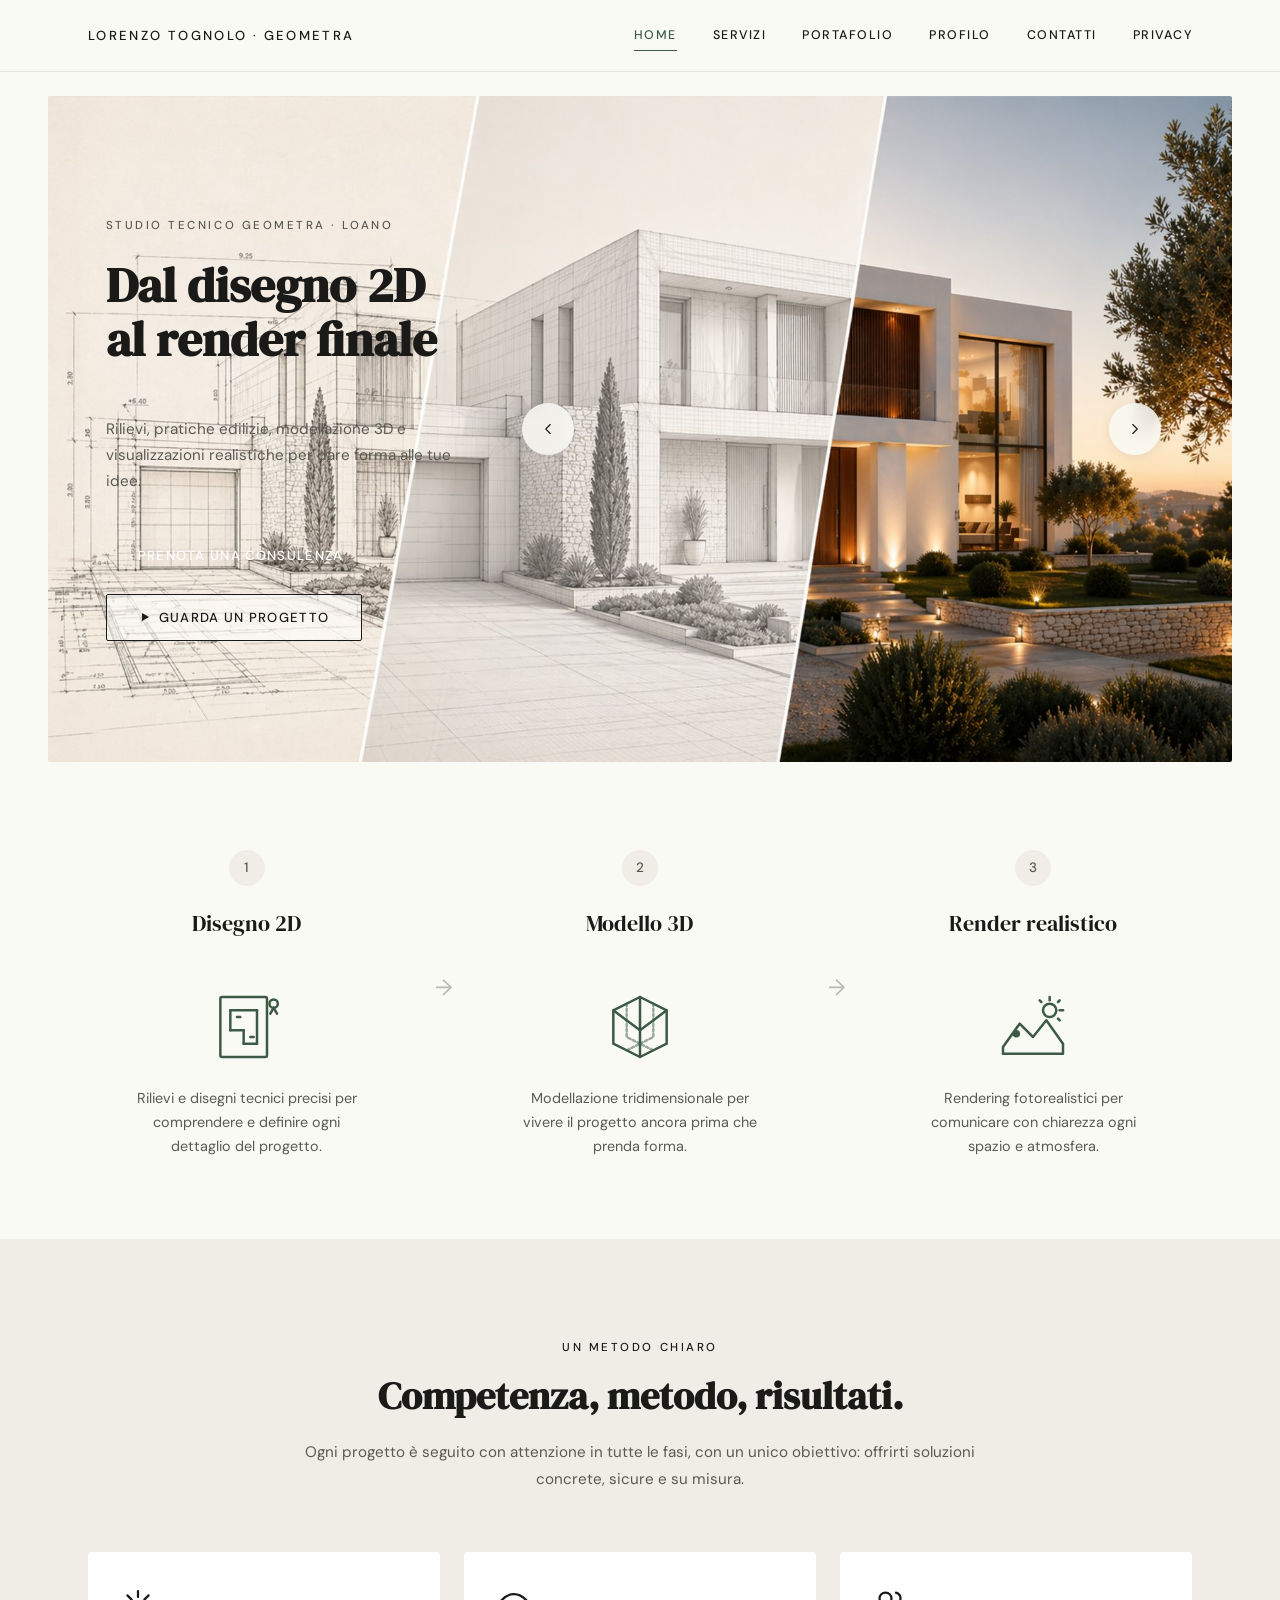
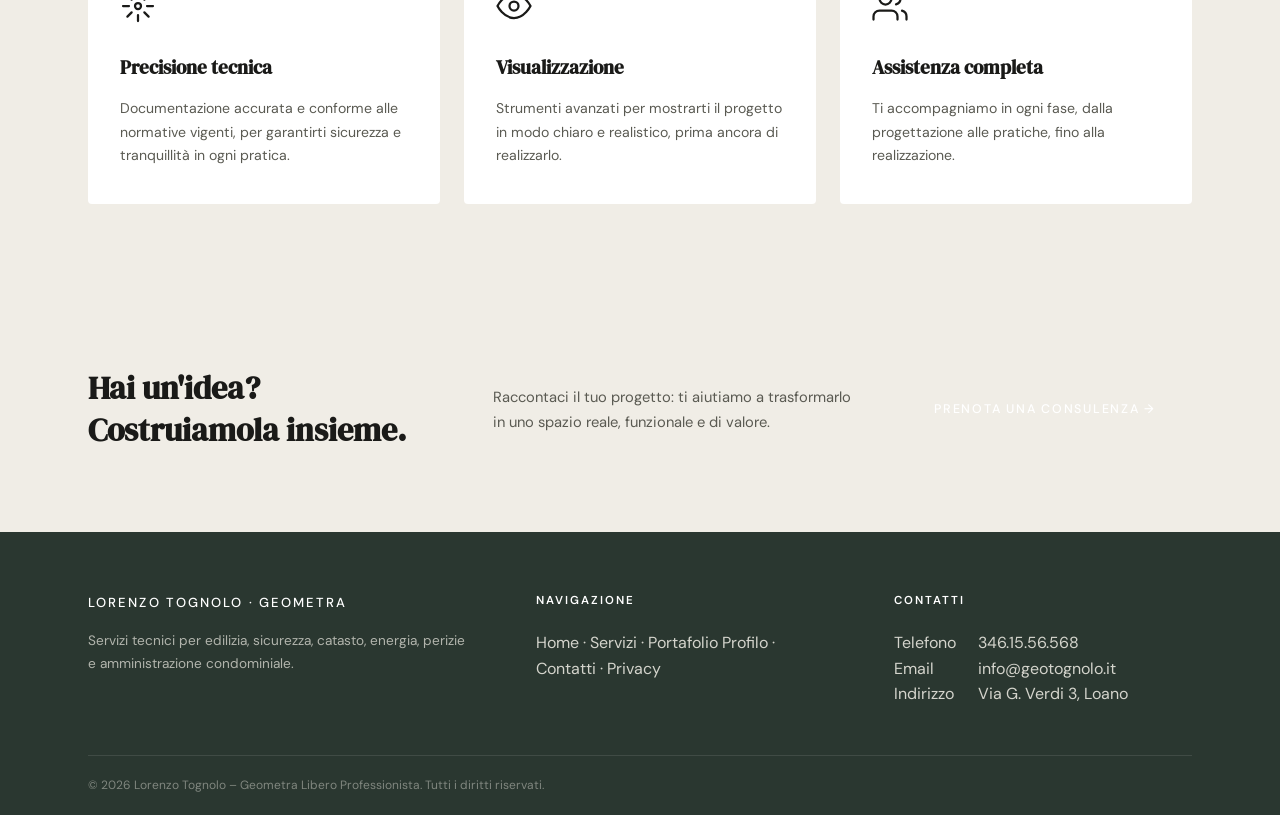
==== commit 6d2555cc: "Improve accessibility and mobile loading" ====
--- a/index.html
+++ b/index.html
@@ -86,12 +86,12 @@
 }
 .hero-title em {
   font-style: normal;
-  color: #A07B3F;
+  color: var(--color-warm-accent);
 }
 .hero-rule {
   width: 52px;
   height: 3px;
-  background: #A07B3F;
+  background: var(--color-warm-accent);
   margin-bottom: 24px;
   opacity: 0;
   animation: fadeUp 0.7s 0.4s forwards;
@@ -115,11 +115,11 @@
   animation: fadeUp 0.7s 0.65s forwards;
 }
 .hero-ctas .btn-primary {
-  background: #8A6A3E;
+  background: var(--color-warm-accent-dark);
   color: var(--color-white);
 }
 .hero-ctas .btn-primary:hover {
-  background: #A07B3F;
+  background: var(--color-warm-accent);
 }
 .hero-ctas .btn-secondary {
   background: rgba(255, 255, 255, 0.55);
@@ -196,7 +196,7 @@
 }
 .step-rule {
   width: 40px; height: 1.5px;
-  background: #A07B3F;
+  background: var(--color-warm-accent);
   opacity: 0.6;
   margin-bottom: 28px;
 }
@@ -232,7 +232,7 @@
 }
 .metodo-eyebrow {
   font-size: 0.72rem; letter-spacing: 0.22em; text-transform: uppercase;
-  color: #A07B3F; margin-bottom: 16px; font-weight: 500;
+  color: var(--color-warm-accent); margin-bottom: 16px; font-weight: 500;
 }
 .metodo-title {
   font-family: var(--font-display);
@@ -257,7 +257,7 @@
 }
 .metodo-card-icon {
   width: 36px; height: 36px;
-  color: #A07B3F;
+  color: var(--color-warm-accent);
   margin-bottom: 20px;
 }
 .metodo-card h3 {
@@ -287,16 +287,16 @@
   line-height: 1.3;
 }
 .cta-band-home-title em {
-  color: #A07B3F; font-style: normal;
+  color: var(--color-warm-accent); font-style: normal;
 }
 .cta-band-home-desc {
   font-size: 0.92rem; color: var(--color-text-secondary); line-height: 1.7;
 }
 .cta-band-home .btn-cta {
-  background: #8A6A3E;
+  background: var(--color-warm-accent-dark);
 }
 .cta-band-home .btn-cta:hover {
-  background: #A07B3F;
+  background: var(--color-warm-accent);
 }
 
 /* Responsive */
@@ -444,7 +444,7 @@
   <div class="hero-banner">
     <div class="hero-image-wrap" id="heroImageWrap">
       
-      <img src="images/portada.png" alt="Dal disegno 2D al render finale — Studio Geotognolo" class="hero-image">
+      <img src="images/portada.png" alt="Dal disegno 2D al render finale — Studio Geotognolo" class="hero-image" width="1672" height="941" fetchpriority="high" decoding="async">
       
       <div class="hero-overlay">
         <p class="hero-label">Studio Tecnico Geometra · Loano</p>
@@ -480,7 +480,7 @@
 
       <div class="step-item">
         <div class="step-number">1</div>
-        <h3 class="step-title">Disegno 2D</h3>
+        <h2 class="step-title">Disegno 2D</h2>
         <div class="step-rule"></div>
         <svg class="step-icon" viewBox="0 0 48 48" fill="none" stroke="#3D5A44" stroke-width="1.5" stroke-linecap="round" stroke-linejoin="round">
           <rect x="8" y="6" width="28" height="36" rx="1"/>
@@ -503,7 +503,7 @@
 
       <div class="step-item">
         <div class="step-number">2</div>
-        <h3 class="step-title">Modello 3D</h3>
+        <h2 class="step-title">Modello 3D</h2>
         <div class="step-rule"></div>
         <svg class="step-icon" viewBox="0 0 48 48" fill="none" stroke="#3D5A44" stroke-width="1.5" stroke-linecap="round" stroke-linejoin="round">
           <path d="M24 6 L40 14 L40 34 L24 42 L8 34 L8 14 Z"/>
@@ -521,7 +521,7 @@
 
       <div class="step-item">
         <div class="step-number">3</div>
-        <h3 class="step-title">Render realistico</h3>
+        <h2 class="step-title">Render realistico</h2>
         <div class="step-rule"></div>
         <svg class="step-icon" viewBox="0 0 48 48" fill="none" stroke="#3D5A44" stroke-width="1.5" stroke-linecap="round" stroke-linejoin="round">
           <circle cx="34" cy="14" r="4"/>
@@ -557,7 +557,7 @@
           <circle cx="12" cy="12" r="2"/>
           <path d="M12 2v4M12 18v4M2 12h4M18 12h4M4.93 4.93l2.83 2.83M16.24 16.24l2.83 2.83M4.93 19.07l2.83-2.83M16.24 7.76l2.83-2.83"/>
         </svg>
-        <h3>Precisione tecnica</h3>
+        <h3>Precisione tecnica</h2>
         <p>Documentazione accurata e conforme alle normative vigenti, per garantirti sicurezza e tranquillità in ogni pratica.</p>
       </div>
 
@@ -566,7 +566,7 @@
           <path d="M1 12s4-8 11-8 11 8 11 8-4 8-11 8-11-8-11-8z"/>
           <circle cx="12" cy="12" r="3"/>
         </svg>
-        <h3>Visualizzazione</h3>
+        <h3>Visualizzazione</h2>
         <p>Strumenti avanzati per mostrarti il progetto in modo chiaro e realistico, prima ancora di realizzarlo.</p>
       </div>
 
@@ -577,7 +577,7 @@
           <path d="M23 21v-2a4 4 0 0 0-3-3.87"/>
           <path d="M16 3.13a4 4 0 0 1 0 7.75"/>
         </svg>
-        <h3>Assistenza completa</h3>
+        <h3>Assistenza completa</h2>
         <p>Ti accompagniamo in ogni fase, dalla progettazione alle pratiche, fino alla realizzazione.</p>
       </div>
     </div>
@@ -609,7 +609,7 @@
            muted 
            loop 
            playsinline 
-           preload="metadata"
+           preload="none"
            style="width:100%;height:100%;object-fit:cover;display:block;">
       <source src="videos/hero_geotognolo.webm" type="video/webm">
       <source src="videos/hero_geotognolo.mp4" type="video/mp4">
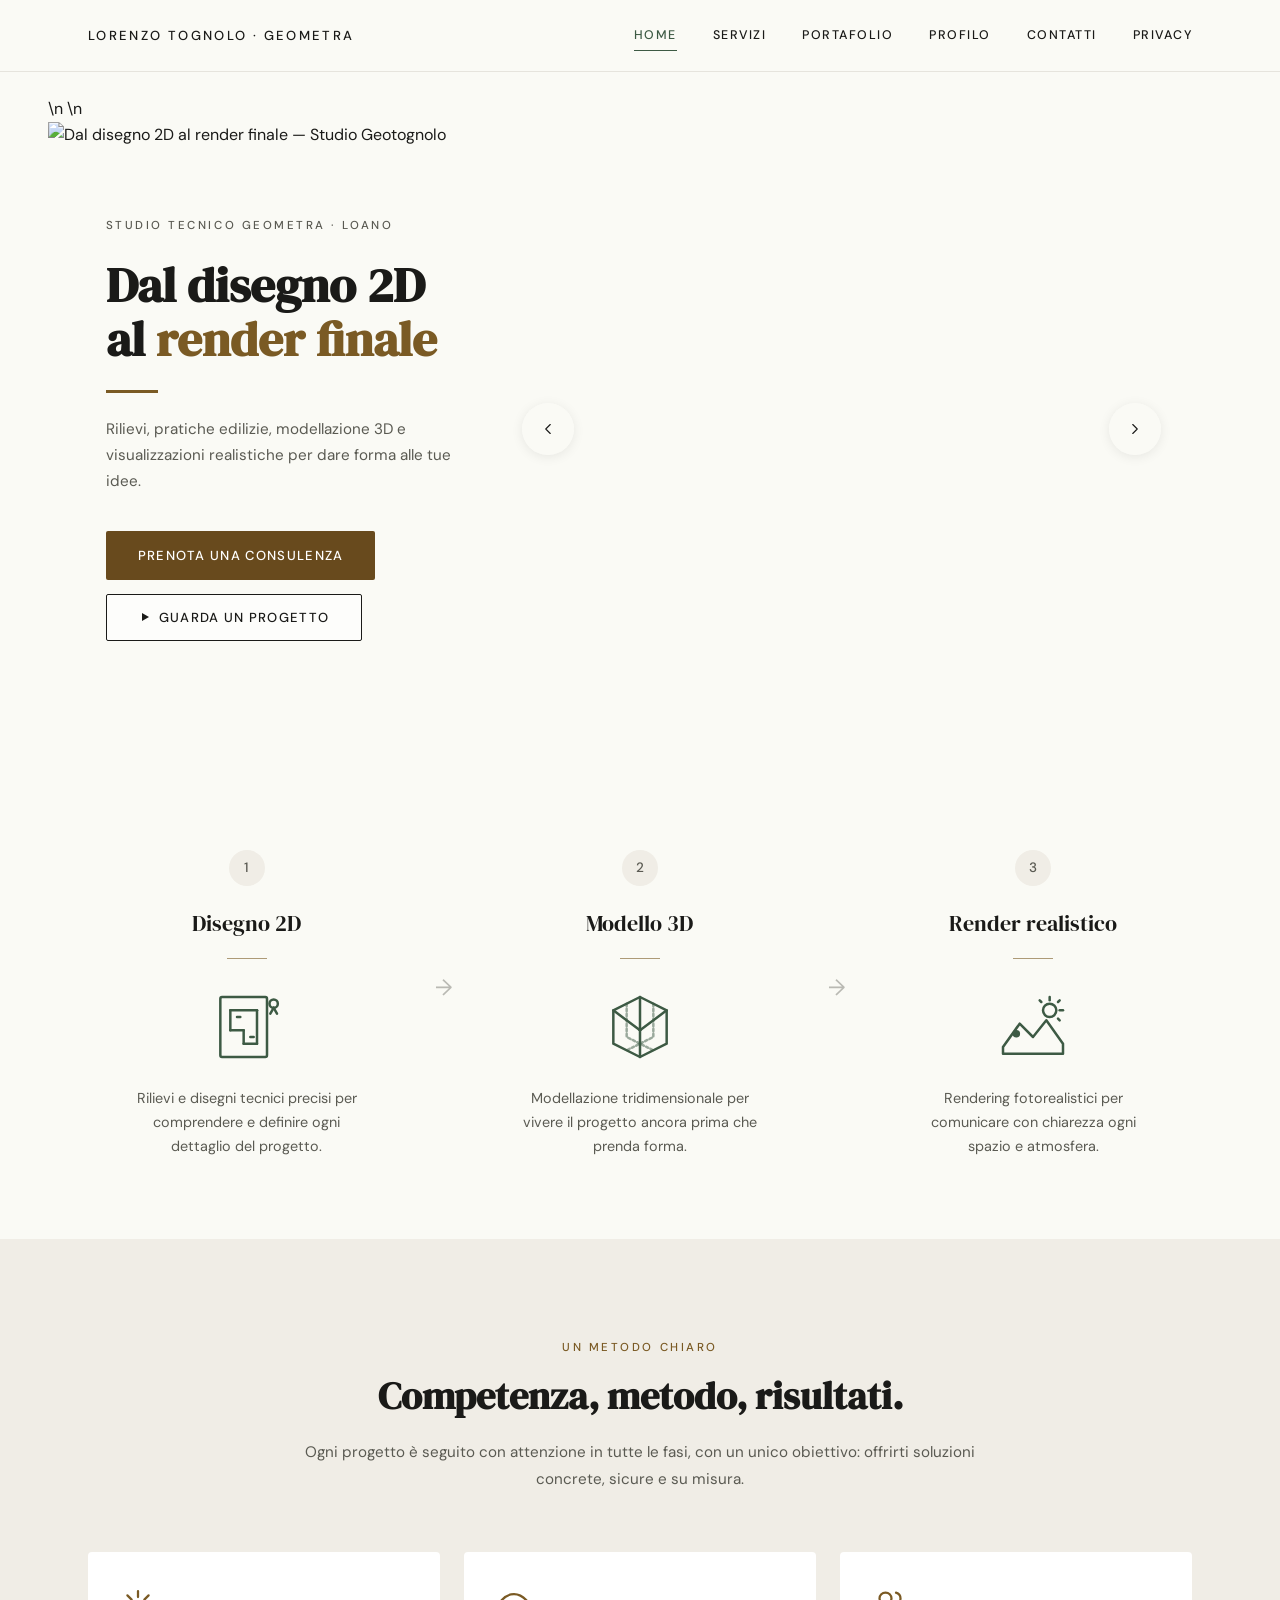
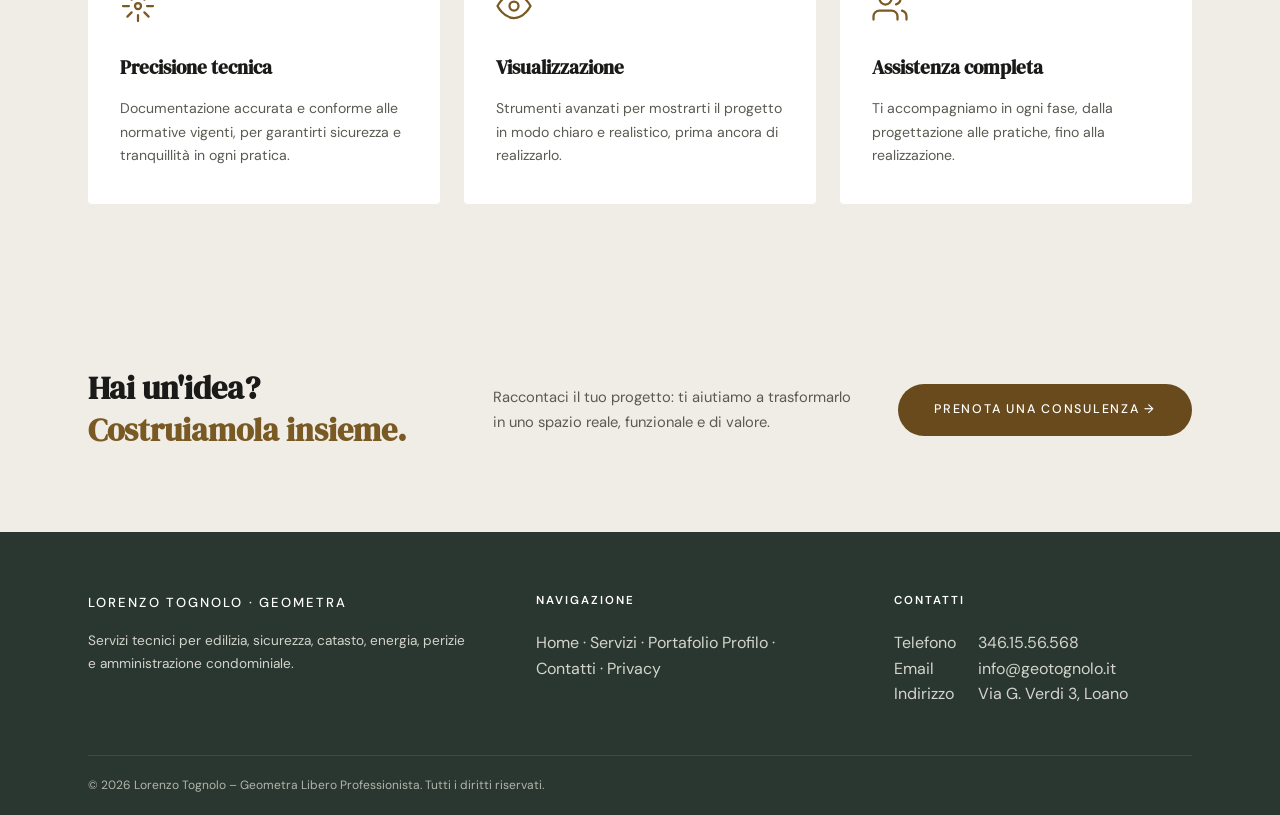
==== commit b45f3c3f: "Serve responsive hero image sources" ====
--- a/index.html
+++ b/index.html
@@ -444,7 +444,7 @@
   <div class="hero-banner">
     <div class="hero-image-wrap" id="heroImageWrap">
       
-      <img src="images/portada.png" alt="Dal disegno 2D al render finale — Studio Geotognolo" class="hero-image" width="1672" height="941" fetchpriority="high" decoding="async">
+      <picture>\n        <source type="image/webp" srcset="images/portada-800.webp 800w, images/portada-1400.webp 1400w" sizes="(max-width: 1020px) calc(100vw - 40px), 1224px">\n        <img src="images/portada.png" alt="Dal disegno 2D al render finale — Studio Geotognolo" class="hero-image" width="1672" height="941" fetchpriority="high" decoding="async">\n      </picture>
       
       <div class="hero-overlay">
         <p class="hero-label">Studio Tecnico Geometra · Loano</p>
--- a/style.css
+++ b/style.css
@@ -13,6 +13,8 @@
   --color-text-secondary: #5A5A52;
   --color-accent: #3D5A44;
   --color-accent-light: #4A6B52;
+  --color-warm-accent: #7A5A24;
+  --color-warm-accent-dark: #684A1D;
   --color-border: #C8C4B8;
   --color-card-border: #8FA38A;
   --color-footer-bg: #2A3730;
@@ -416,6 +418,7 @@
   opacity: 1;
 }
 
+.portfolio-overlay h2,
 .portfolio-overlay h3 {
   font-family: var(--font-display);
   font-size: 1.3rem;
@@ -631,7 +634,7 @@
   font-size: 0.85rem;
   line-height: 1.7;
   color: var(--color-footer-text);
-  opacity: 0.8;
+  opacity: 1;
 }
 
 .footer-heading {
@@ -653,7 +656,7 @@
 .footer-links a {
   font-size: 0.88rem;
   color: var(--color-footer-text);
-  opacity: 0.8;
+  opacity: 1;
   transition: opacity 0.2s, color 0.2s;
 }
 
@@ -665,7 +668,7 @@
 .footer-contact-item {
   font-size: 0.88rem;
   margin-bottom: 8px;
-  opacity: 0.8;
+  opacity: 1;
 }
 
 .footer-contact-label {
@@ -681,7 +684,7 @@
 
 .footer-bottom p {
   font-size: 0.75rem;
-  opacity: 0.5;
+  opacity: 0.8;
 }
 
 /* ══════════════════════════════════════════
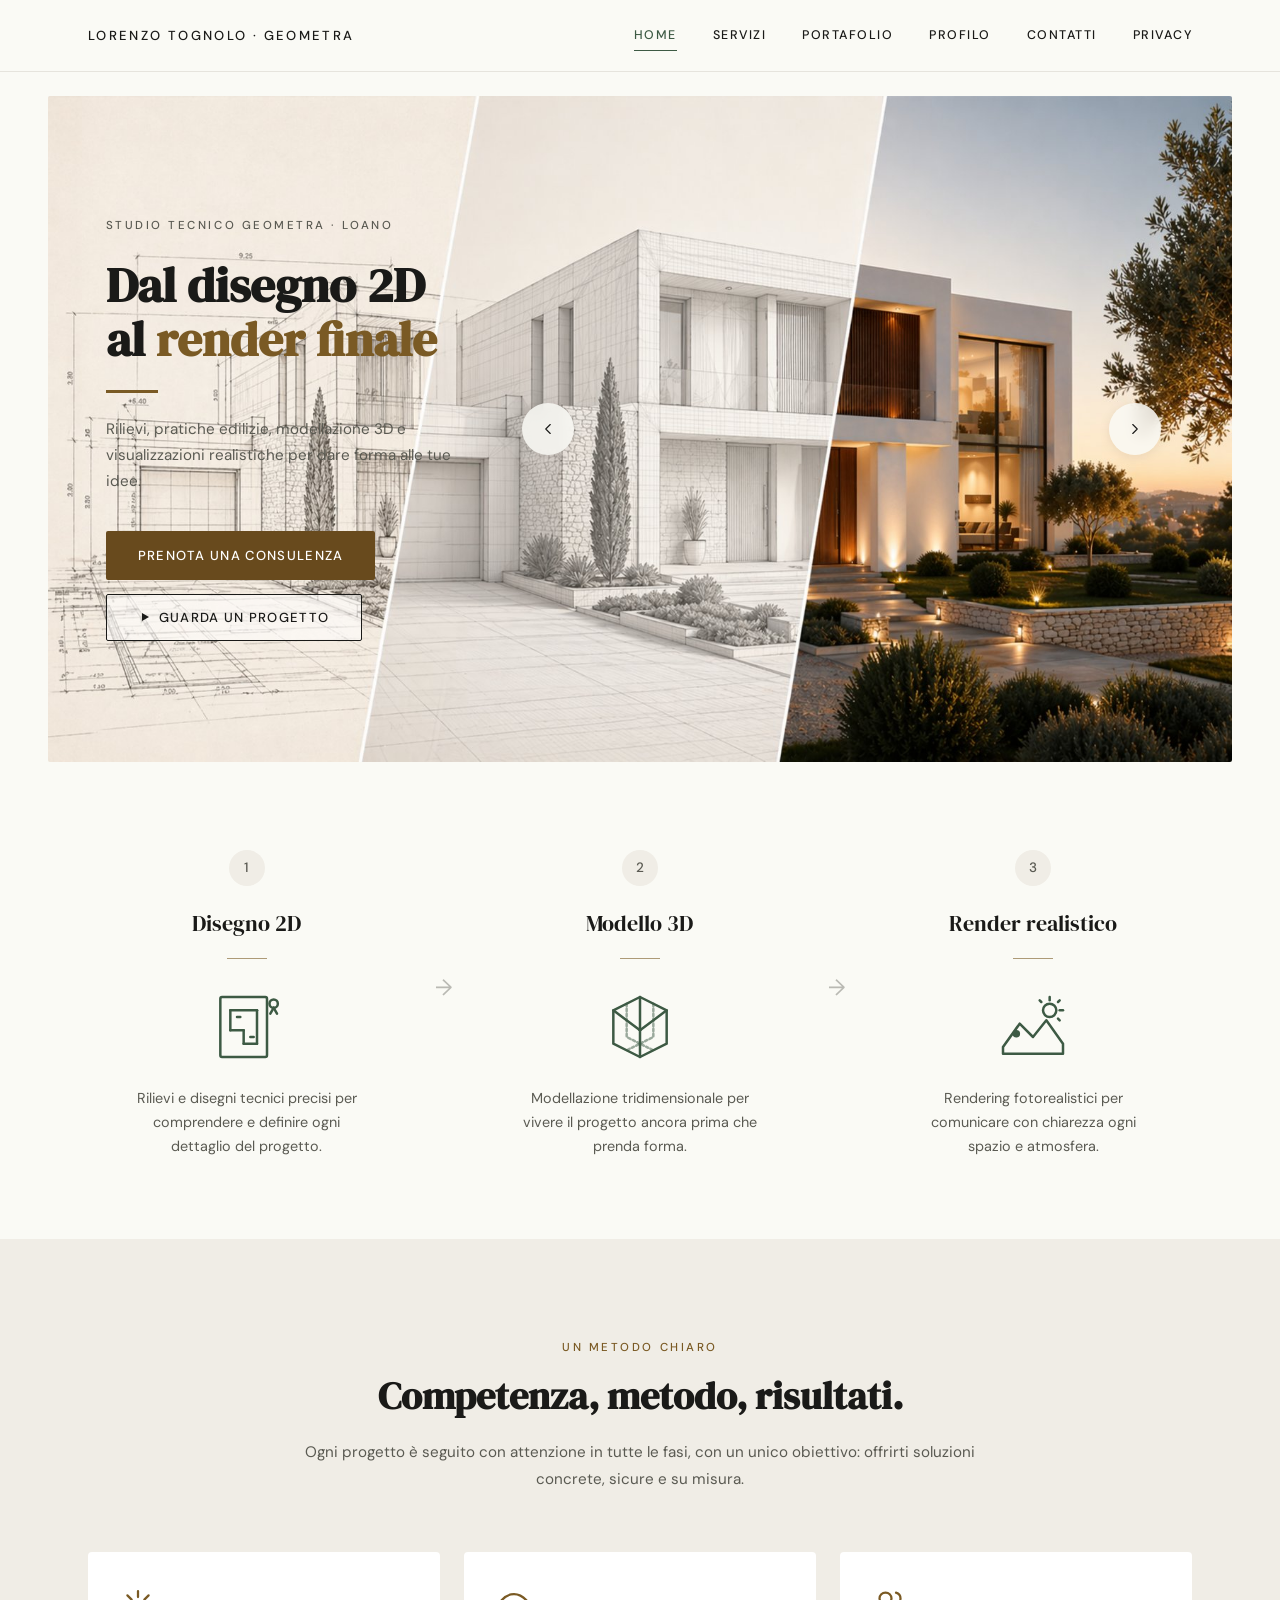
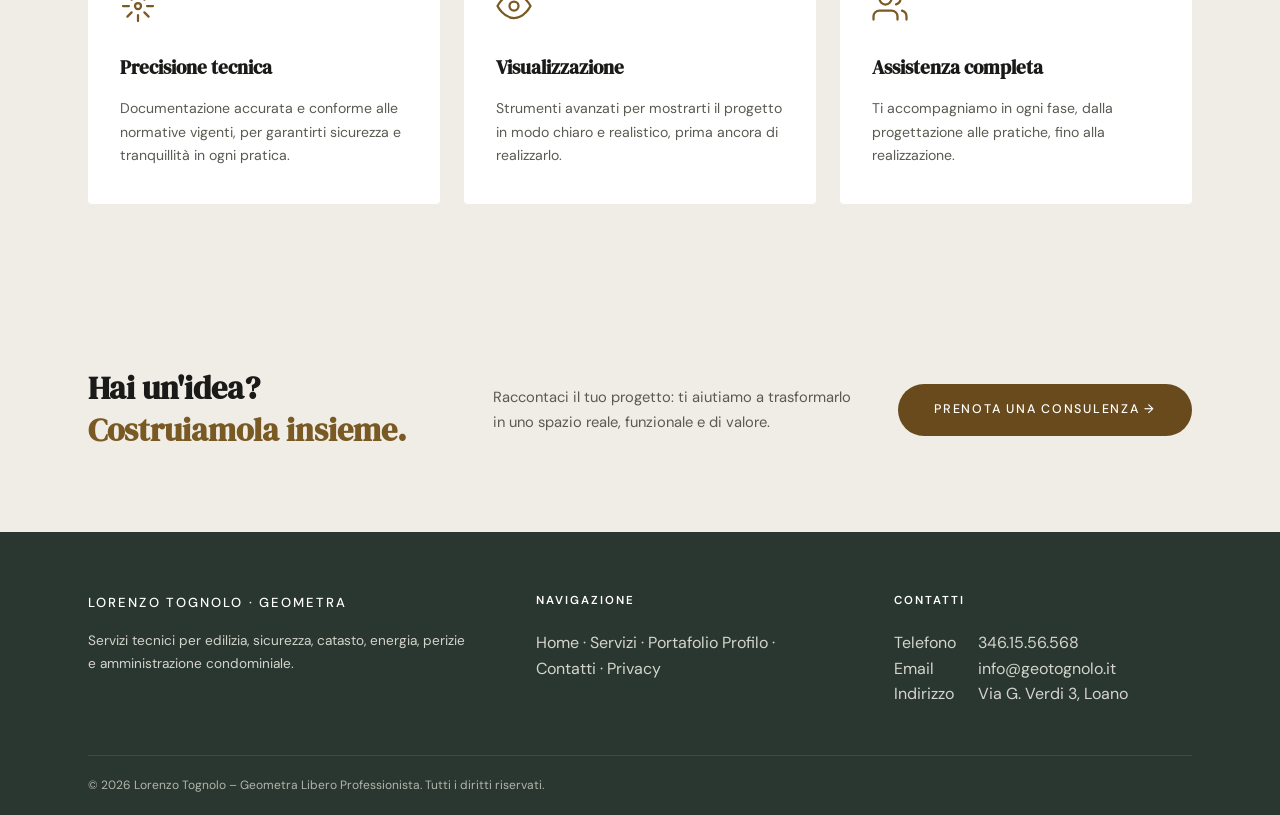
==== commit dc493b09: "Restore hero image markup" ====
--- a/index.html
+++ b/index.html
@@ -444,8 +444,9 @@
   <div class="hero-banner">
     <div class="hero-image-wrap" id="heroImageWrap">
       
-      <picture>\n        <source type="image/webp" srcset="images/portada-800.webp 800w, images/portada-1400.webp 1400w" sizes="(max-width: 1020px) calc(100vw - 40px), 1224px">\n        <img src="images/portada.png" alt="Dal disegno 2D al render finale — Studio Geotognolo" class="hero-image" width="1672" height="941" fetchpriority="high" decoding="async">\n      </picture>
-      
+      <picture>
+        <img src="images/portada.png" alt="Dal disegno 2D al render finale — Studio Geotognolo" class="hero-image" width="1672" height="941" fetchpriority="high" decoding="async">
+      </picture>      
       <div class="hero-overlay">
         <p class="hero-label">Studio Tecnico Geometra · Loano</p>
         <h1 class="hero-title">Dal disegno 2D<br>al <em>render finale</em></h1>
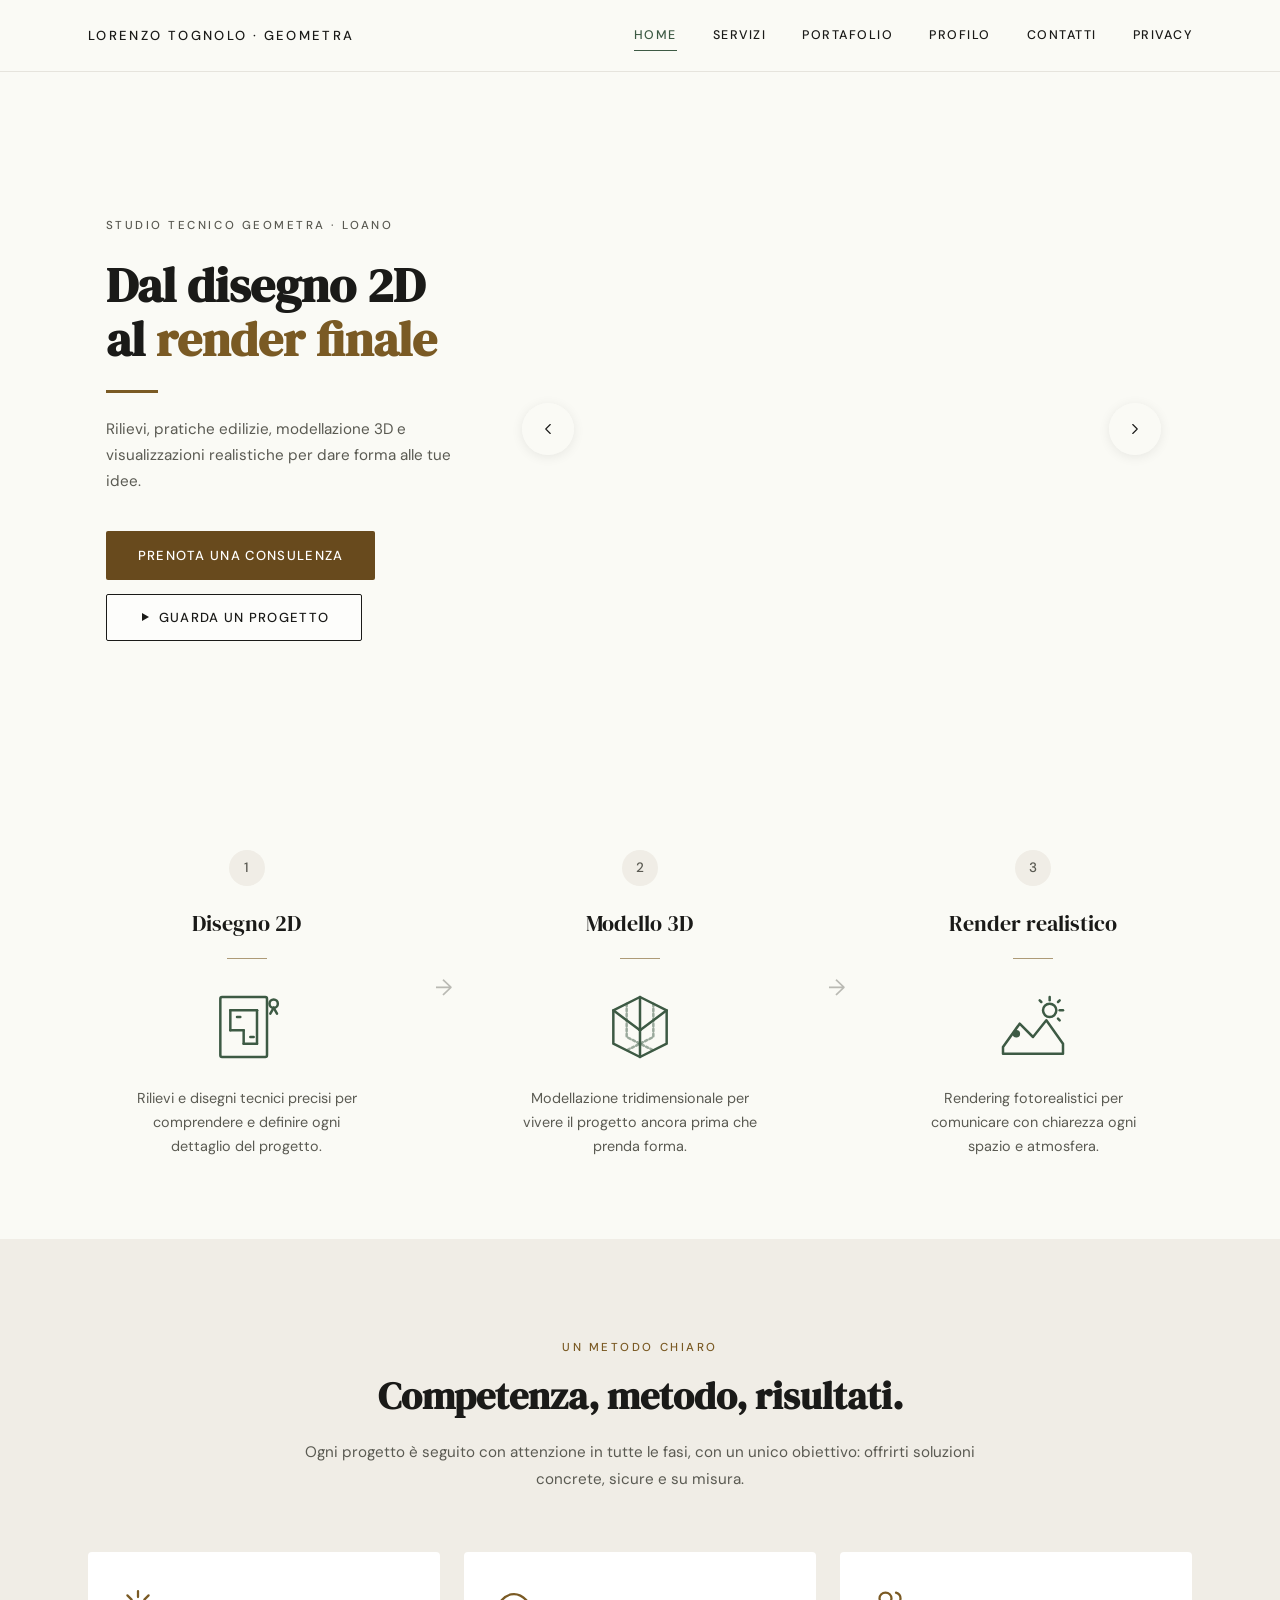
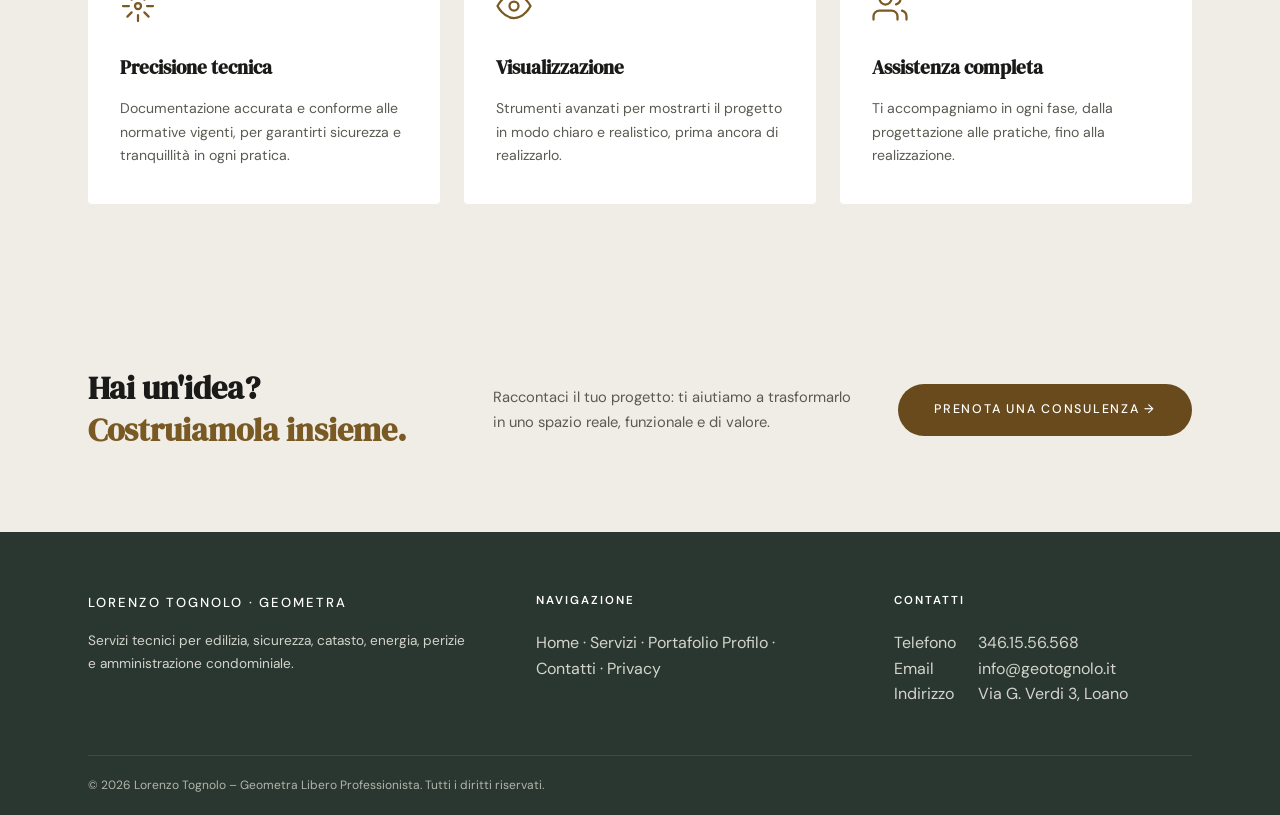
==== commit 5fda2ee6: "Use valid responsive hero images" ====
--- a/index.html
+++ b/index.html
@@ -445,6 +445,8 @@
     <div class="hero-image-wrap" id="heroImageWrap">
       
       <picture>
+        <source media="(max-width: 700px)" type="image/webp" srcset="images/portada-800.webp">
+        <source type="image/webp" srcset="images/portada-1400.webp">
         <img src="images/portada.png" alt="Dal disegno 2D al render finale — Studio Geotognolo" class="hero-image" width="1672" height="941" fetchpriority="high" decoding="async">
       </picture>      
       <div class="hero-overlay">
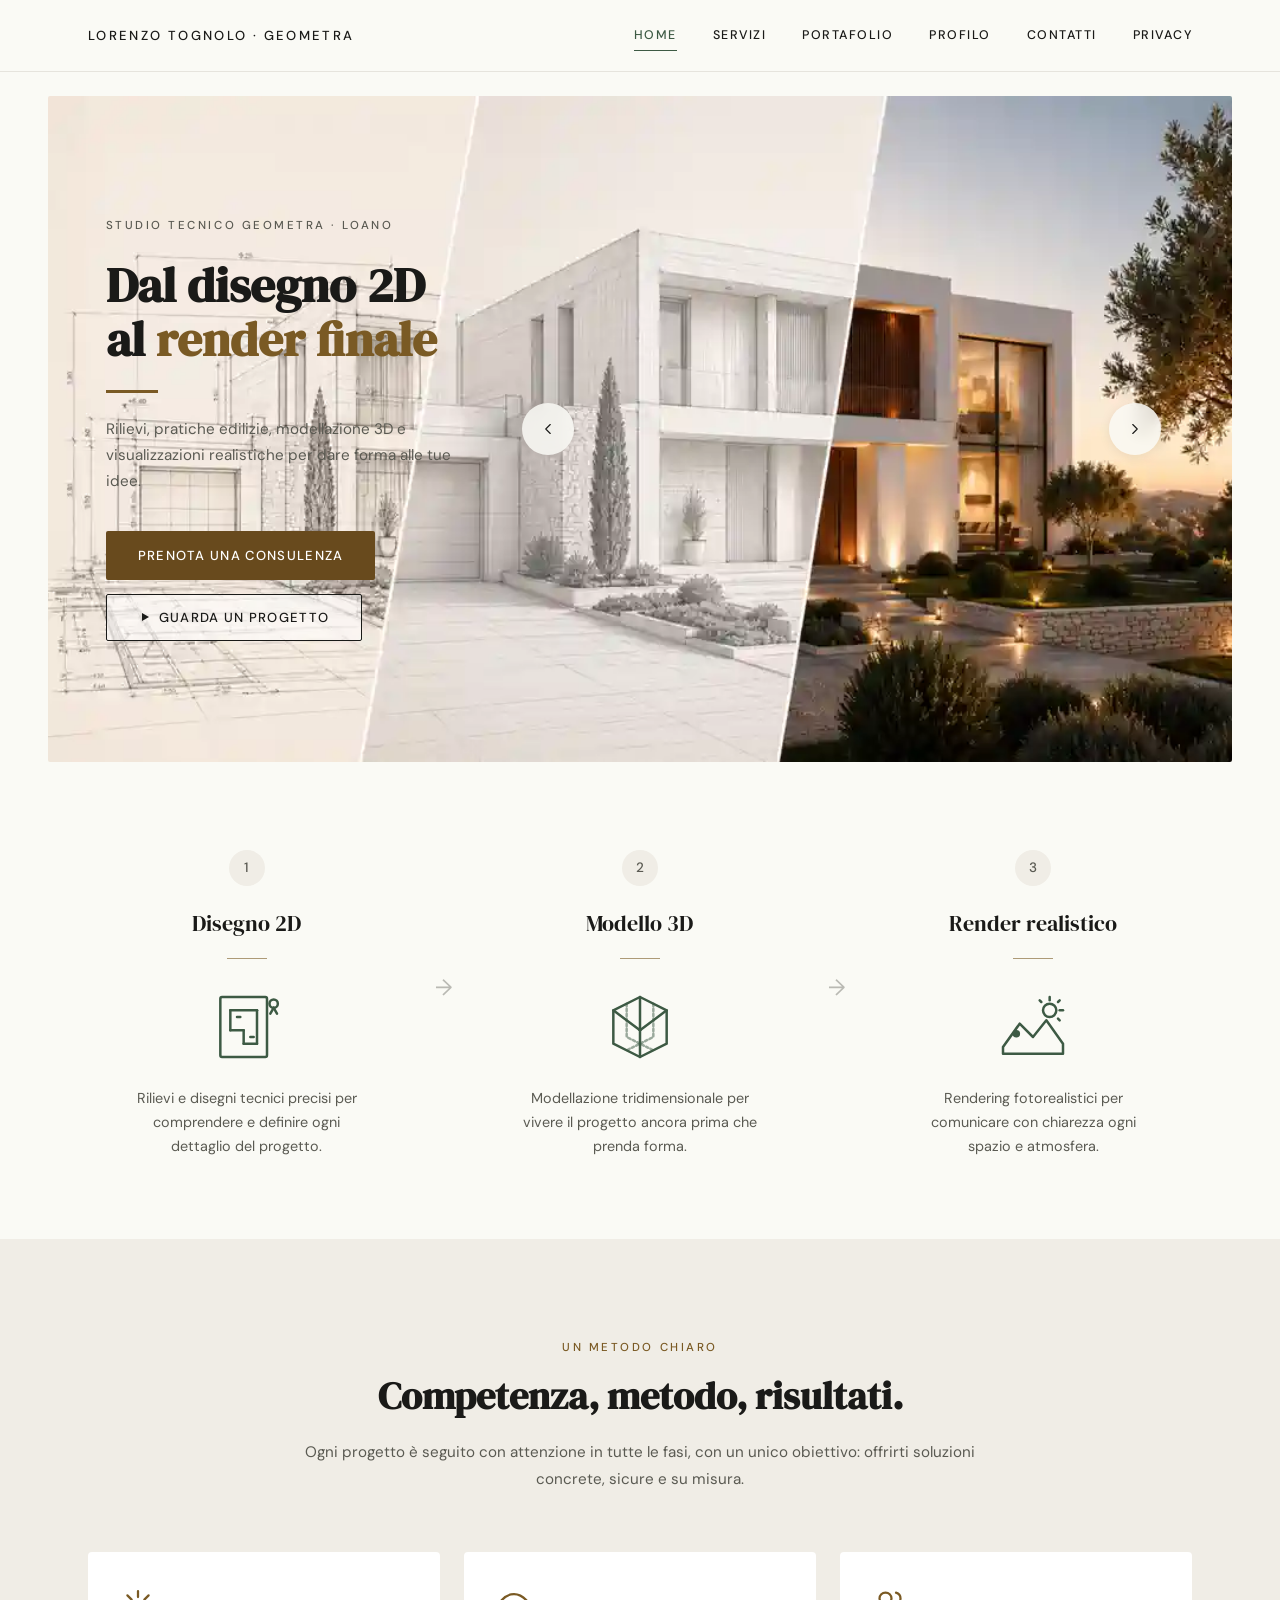
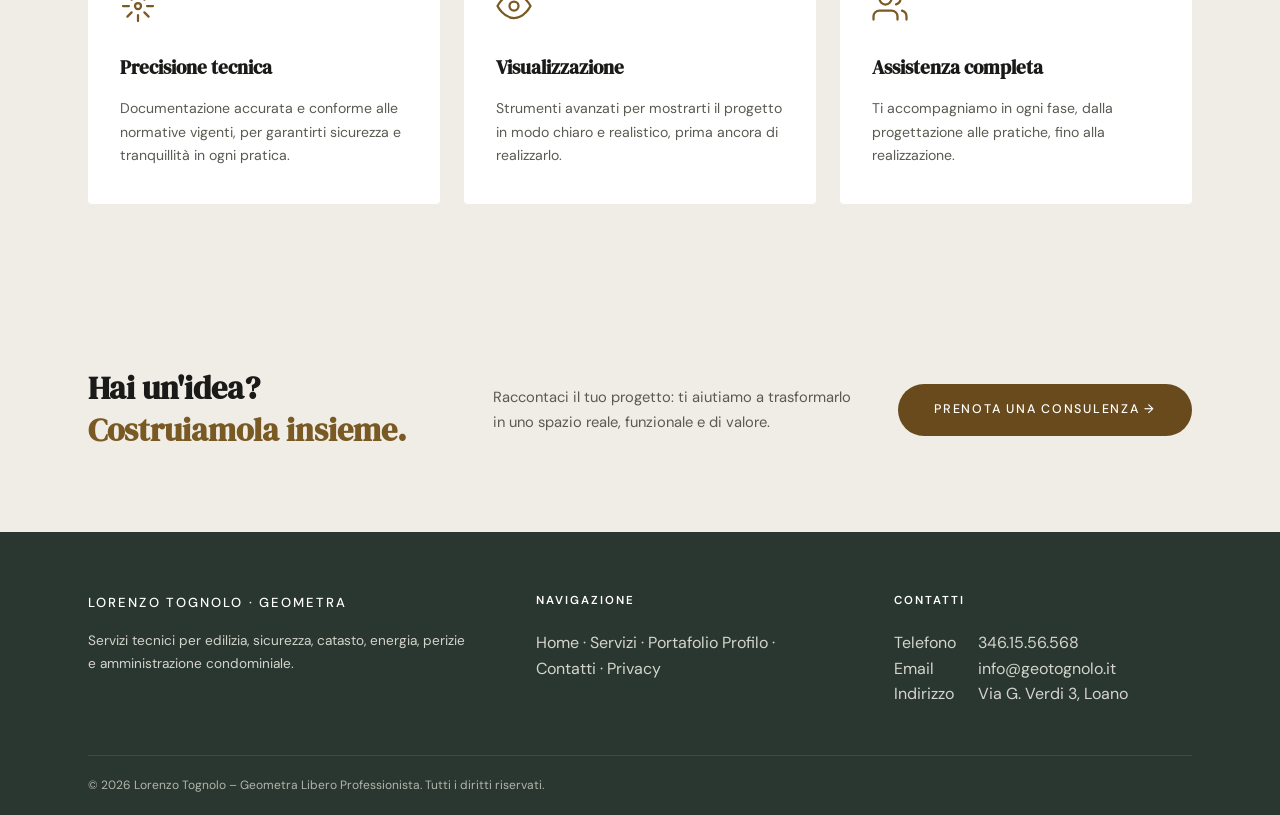
==== commit 98089da1: "Use fresh responsive image paths" ====
--- a/index.html
+++ b/index.html
@@ -445,8 +445,8 @@
     <div class="hero-image-wrap" id="heroImageWrap">
       
       <picture>
-        <source media="(max-width: 700px)" type="image/webp" srcset="images/portada-800.webp">
-        <source type="image/webp" srcset="images/portada-1400.webp">
+        <source media="(max-width: 700px)" type="image/webp" srcset="images/portada-mobile.webp">
+        <source type="image/webp" srcset="images/portada-desktop.webp">
         <img src="images/portada.png" alt="Dal disegno 2D al render finale — Studio Geotognolo" class="hero-image" width="1672" height="941" fetchpriority="high" decoding="async">
       </picture>      
       <div class="hero-overlay">
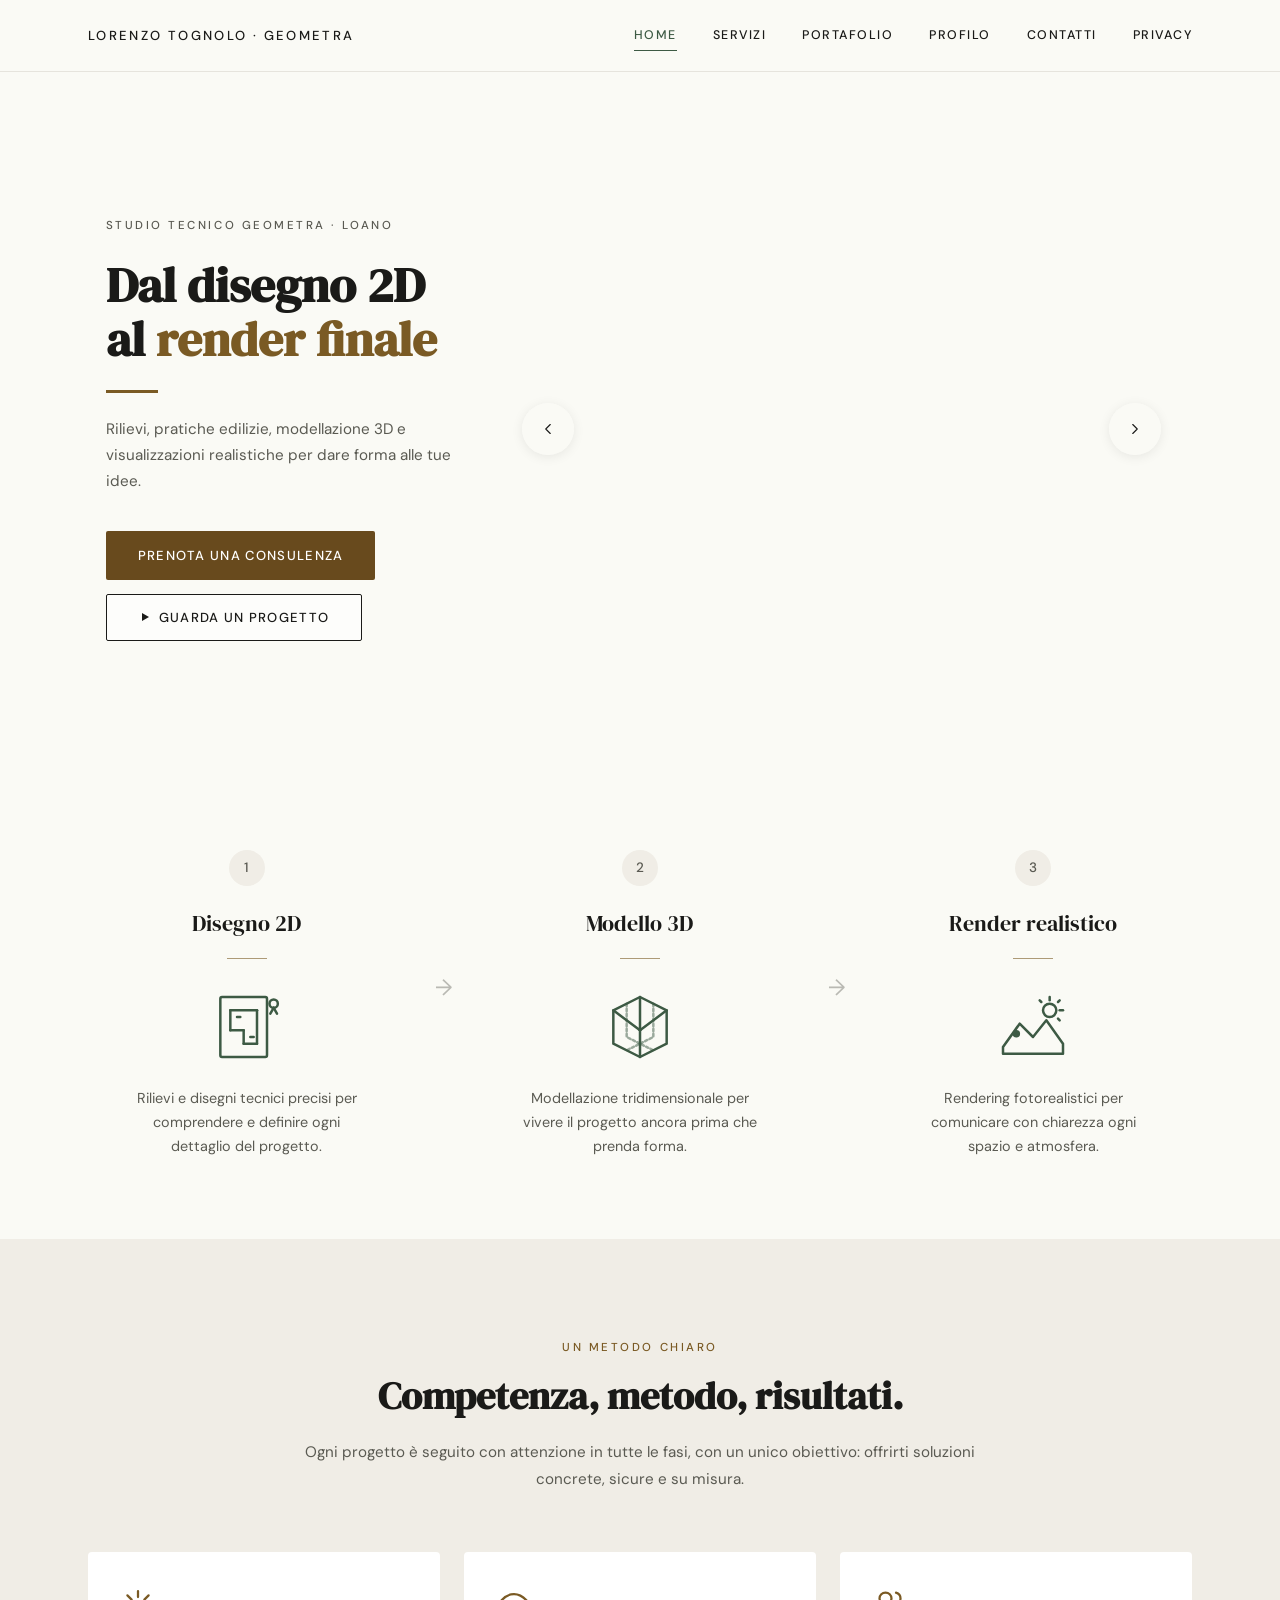
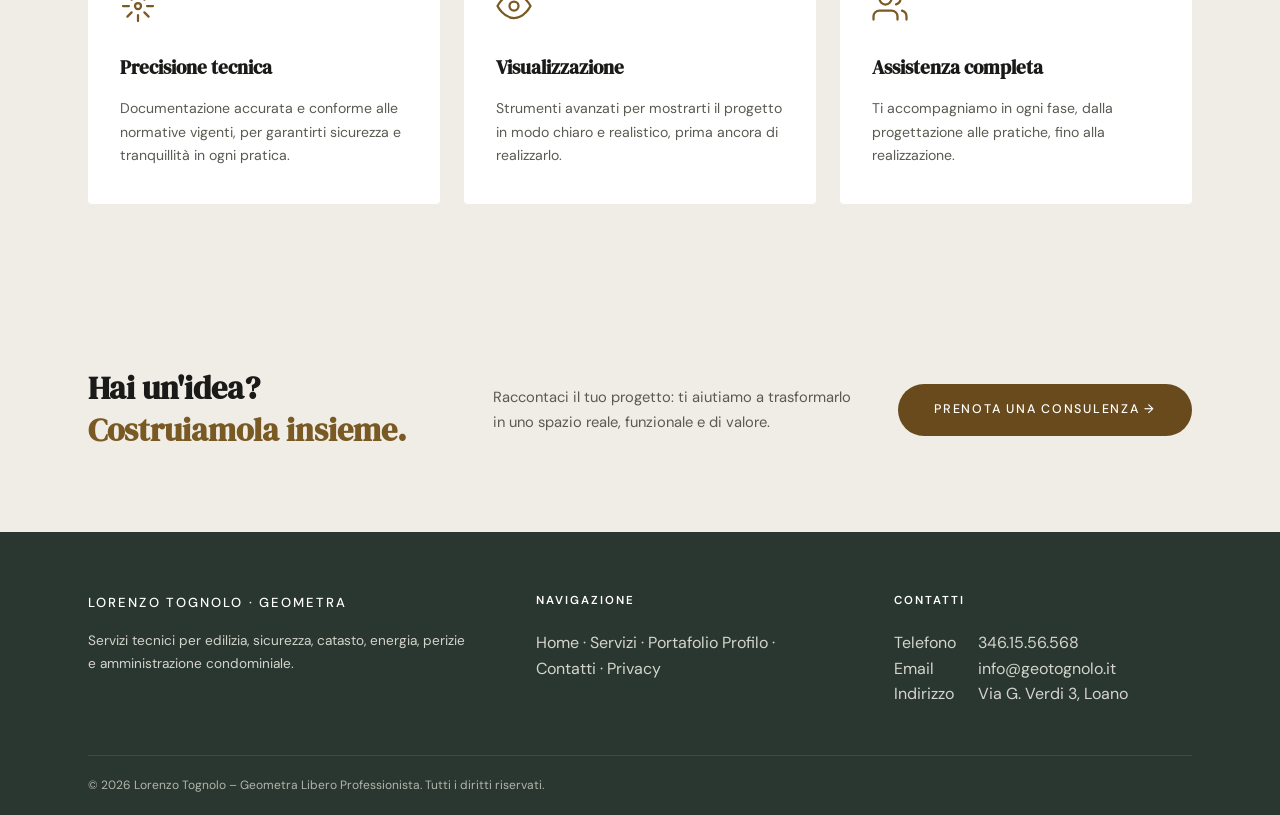
==== commit f3fbb46f: "Restore original desktop hero resolution" ====
--- a/index.html
+++ b/index.html
@@ -446,7 +446,6 @@
       
       <picture>
         <source media="(max-width: 700px)" type="image/webp" srcset="images/portada-mobile.webp">
-        <source type="image/webp" srcset="images/portada-desktop.webp">
         <img src="images/portada.png" alt="Dal disegno 2D al render finale — Studio Geotognolo" class="hero-image" width="1672" height="941" fetchpriority="high" decoding="async">
       </picture>      
       <div class="hero-overlay">
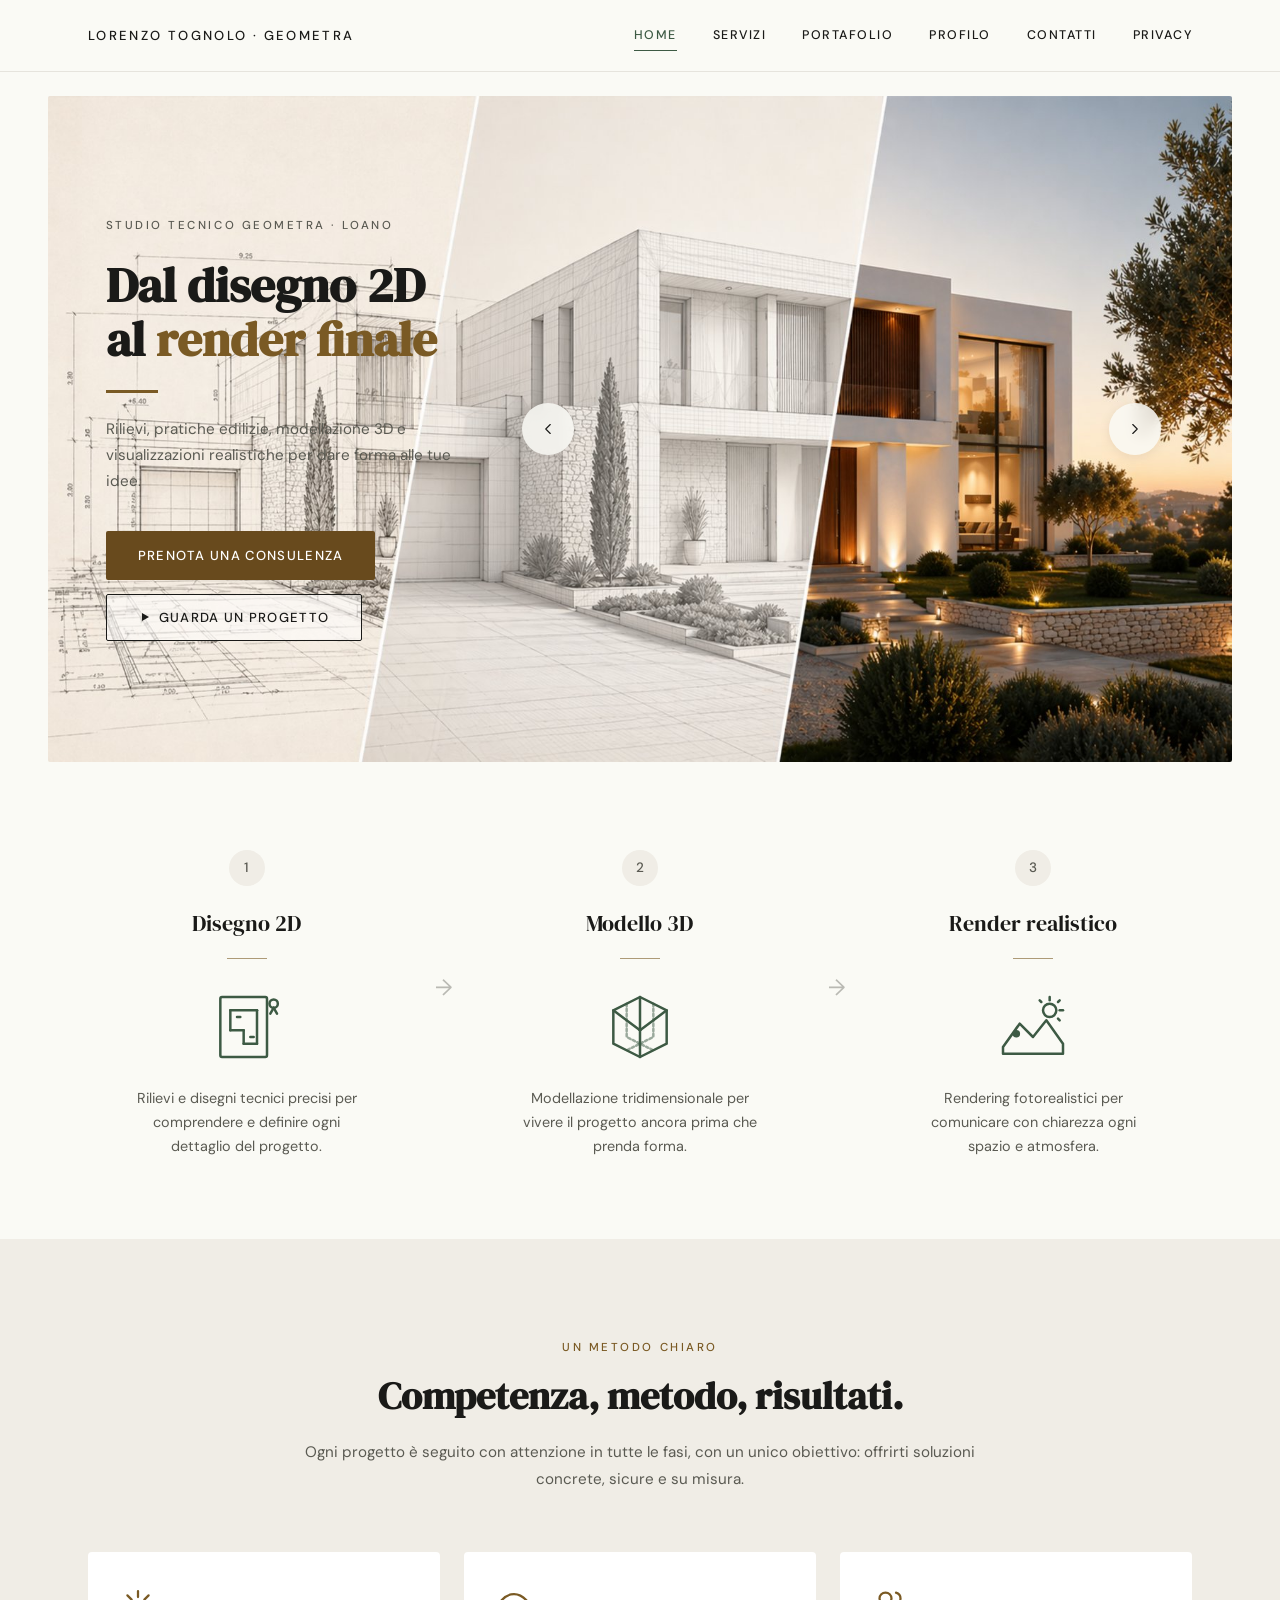
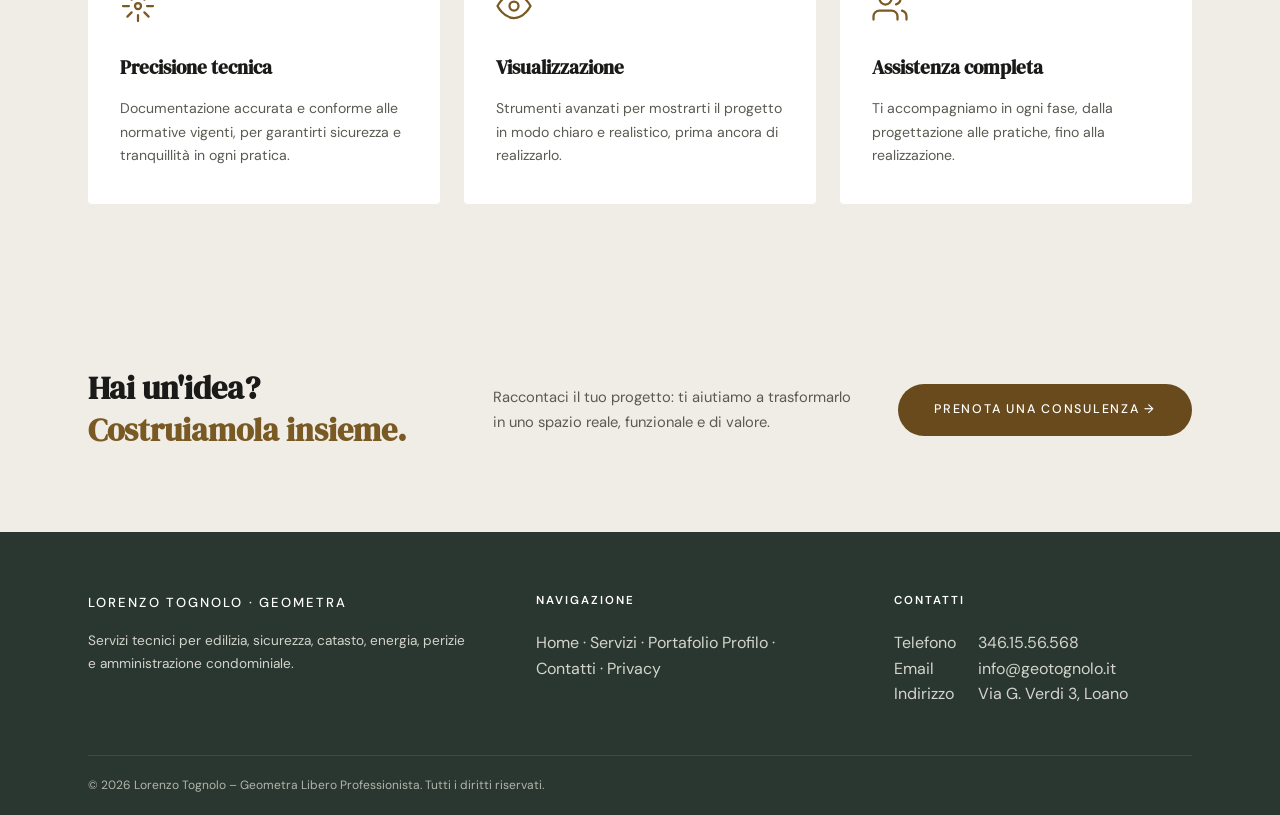
==== commit 1b0c0640: "Load Google Fonts without blocking render" ====
--- a/index.html
+++ b/index.html
@@ -19,7 +19,8 @@
 </script>
 <link rel="preconnect" href="https://fonts.googleapis.com">
 <link rel="preconnect" href="https://fonts.gstatic.com" crossorigin>
-<link href="https://fonts.googleapis.com/css2?family=DM+Serif+Display:ital@0;1&family=DM+Sans:ital,opsz,wght@0,9..40,300..700;1,9..40,300..700&display=swap" rel="stylesheet">
+<link rel="preload" href="https://fonts.googleapis.com/css2?family=DM+Serif+Display:ital@0;1&family=DM+Sans:ital,opsz,wght@0,9..40,300..700;1,9..40,300..700&display=swap" as="style" onload="this.onload=null;this.rel='stylesheet'">
+<noscript><link href="https://fonts.googleapis.com/css2?family=DM+Serif+Display:ital@0;1&family=DM+Sans:ital,opsz,wght@0,9..40,300..700;1,9..40,300..700&display=swap" rel="stylesheet"></noscript>
 <link rel="stylesheet" href="style.css">
 <style>
 /* ══════════════════════════════════════════
